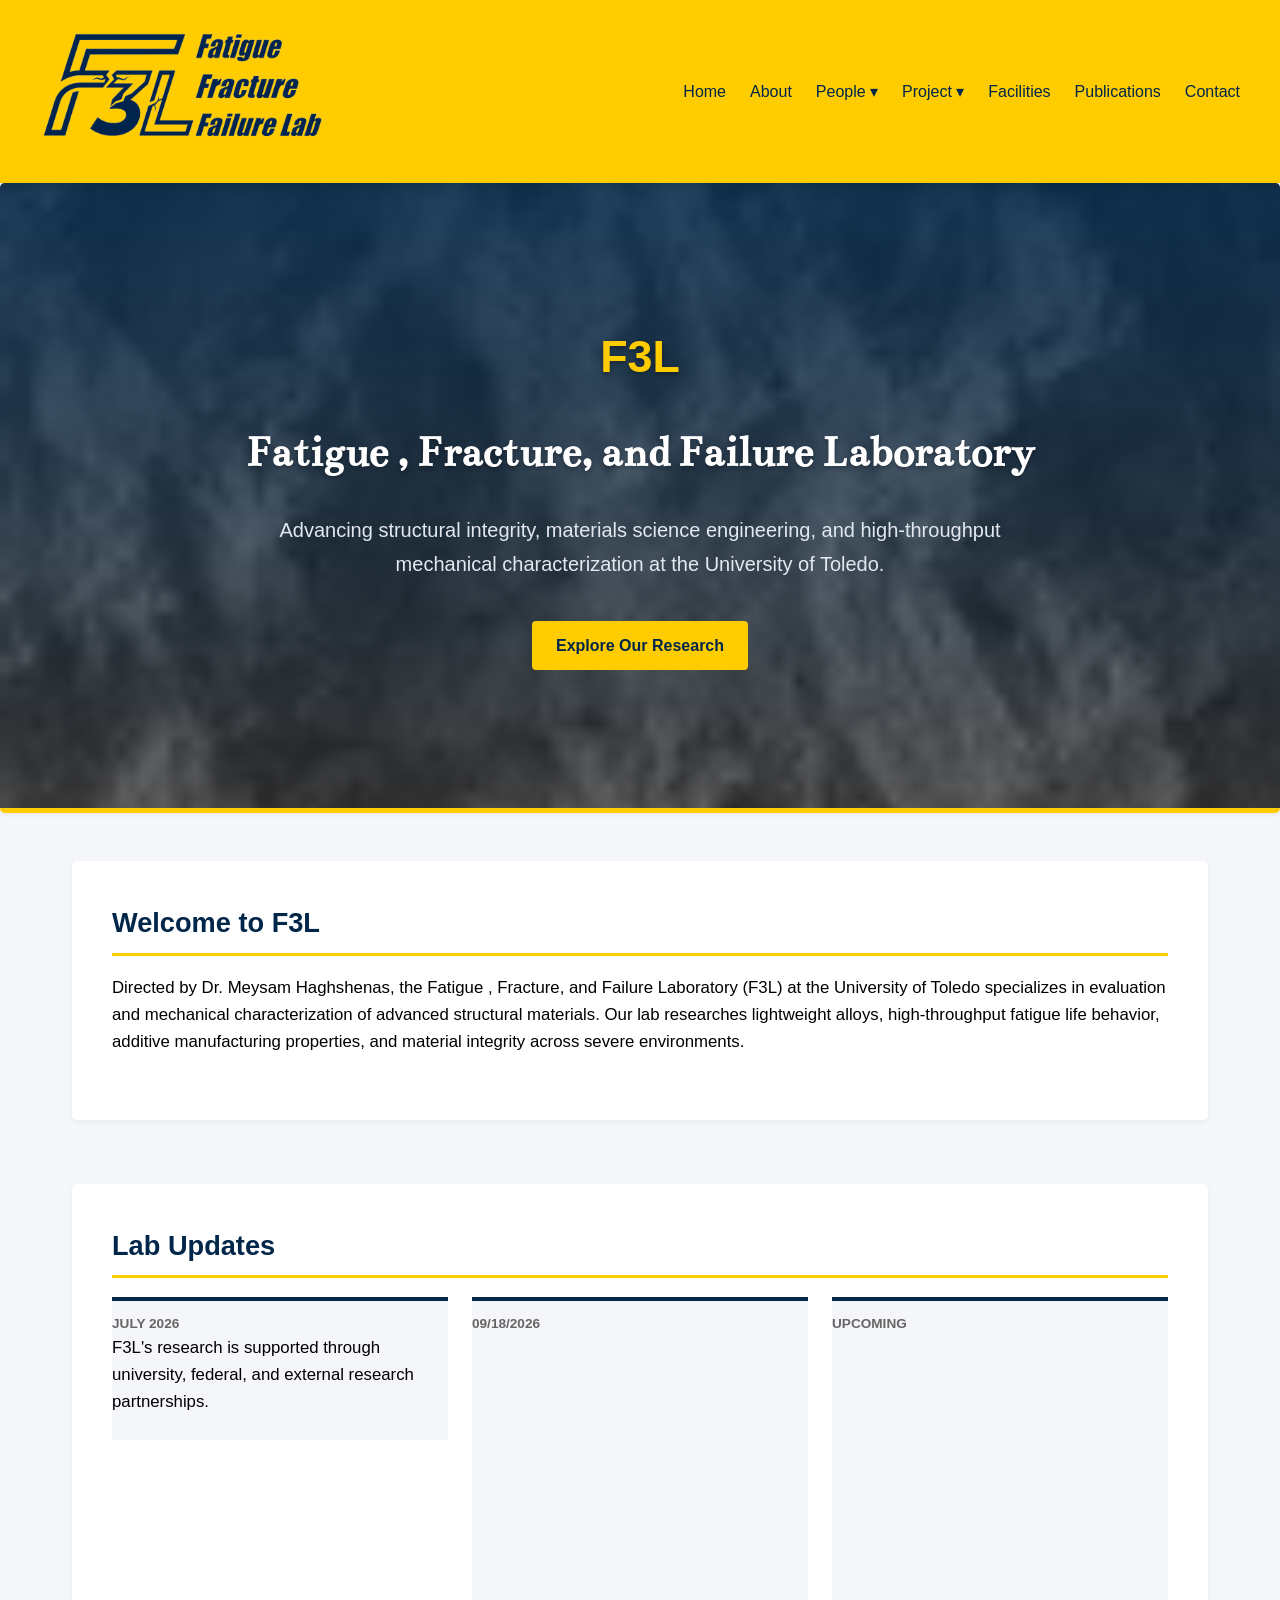
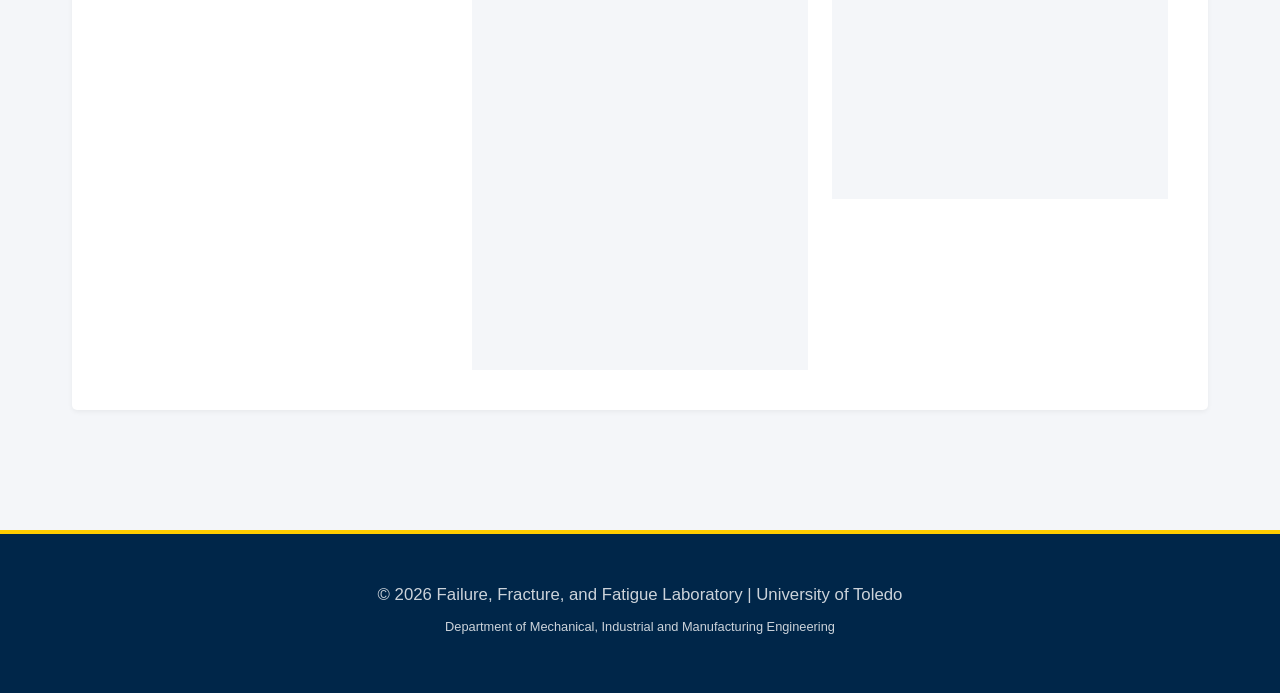
==== index.html @ a96e8e06 "first version" ====
<!DOCTYPE html>
<html lang="en">
<head>
    <meta charset="UTF-8">
    <meta name="viewport" content="width=device-width, initial-scale=1.0">
    <title>F3L Laboratory | University of Toledo</title>
    <!-- Proper Path linking to your nested double-s stylesheet -->
     <link rel="shortcut icon" href="images/f3l.png" />
    <link rel="stylesheet" href="css/styles.css">
    <link rel="preconnect" href="https://fonts.googleapis.com">
<link rel="preconnect" href="https://fonts.gstatic.com" crossorigin>
<link href="https://fonts.googleapis.com/css2?family=Bentham&display=swap" rel="stylesheet">
</head>
<body>

    <!-- Connected Navigation Header -->
    <!-- Connected Navigation Header (Research Removed) -->
<header>
    <div class="nav-container">
        <div class="logo-image-container">
            <a href="index.html">
                <img src="images/f3l-logo.png" alt="F3L - Fatigue, Fracture, and Failure Lab Logo" class="nav-logo">
            </a>
        </div>
        <nav>
            <ul>
                <li><a href="index.html">Home</a></li>
                <li><a href="about.html">About</a></li>
                <!-- Dropdown Menu Item -->
                <li class="dropdown">
                    <a href="#" class="dropdown-toggle">People ▾</a>
                    <ul class="dropdown-menu">
                        <li><a href="members.html">Lab Members</a></li>
                        <li><a href="alumni.html">Alumni</a></li>
                    </ul>
                </li>
                <li class="dropdown">
                    <a href="#" class="dropdown-toggle">Project ▾</a>
                    <ul class="dropdown-menu">
                        <li><a href="Active projects.html">Active Projects</a></li>
                        <li><a href="Closed projects.html">Closed Projects</a></li>
                    </ul>
                </li>
                <li><a href="facilities.html">Facilities</a></li>
                <li><a href="publications.html">Publications</a></li>
                <li><a href="contact.html">Contact</a></li>
            </ul>
        </nav>
    </div>
</header>


    <!-- Welcome Hero Section -->
    <section class="hero-slideshow" id="heroSlideshow">
    <div class="hero-slide active" style="background-image: url('images/hero-1.jpg');"></div>
    <div class="hero-slide" style="background-image: url('images/hero-2.jpg');"></div>
    <div class="hero-slide" style="background-image: url('images/hero-3.jpg');"></div>
    <div class="hero-slide" style="background-image: url('images/hero-4.jpg');"></div>

    <div class="hero-overlay"></div>

    <div class="hero-content">
        <h1><span>F3L</span></h1>
        <h1 class="bentham-regular">Fatigue , Fracture, and Failure Laboratory </h1>
        <p id="heroCaption">Advancing structural integrity, materials science engineering, and high-throughput mechanical characterization at the University of Toledo.</p>
        <a href="publications.html" class="btn">Explore Our Research</a>
    </div>
</section>

    <!-- Main Grid Content -->
    <main>
        <!-- Lab Mission & Overview -->
        <div class="grid-2col">
            <section>
                <h2>Welcome to F3L</h2>
                <p>Directed by Dr. Meysam Haghshenas, the Fatigue , Fracture, and Failure Laboratory (F3L) at the University of Toledo specializes in evaluation and mechanical characterization of advanced structural materials. Our lab researches lightweight alloys, high-throughput fatigue life behavior, additive manufacturing properties, and material integrity across severe environments.</p>
            
            </section>

            
        </div>

        <!-- Sidebar / News & Highlights -->
        <div class="right-column">
    <section>
        <h2>Lab Updates</h2>
        <div class="news-grid">
            <div class="news-item">
                <div class="news-date">July 2026</div>
                <p>F3L's research is supported through university, federal, and external research partnerships.</p>
            </div>
            <div class="news-item">
                <div class="news-date">09/18/2026</div>
                <iframe src="https://www.linkedin.com/embed/feed/update/urn:li:ugcPost:7507797278364110850?collapsed=1" height="627" frameborder="0" allowfullscreen="" title="Embedded post"></iframe>
            </div>
            <div class="news-item">
                <div class="news-date">upcoming</div>
                <iframe src="https://www.linkedin.com/embed/feed/update/urn:li:share:7508543935913279489?collapsed=1" height="456" frameborder="0" allowfullscreen="" title="Embedded post"></iframe>
            </div>
        </div>
    </section>
</div>
    </main>

     <!-- Connected Unified Footer -->
    <footer>
        <div class="footer-credits">
            <p>&copy; 2026 Failure, Fracture, and Fatigue Laboratory | University of Toledo</p>
            <p style="opacity: 0.7; font-size: 0.8rem; margin-top: 0.5rem;">Department of Mechanical, Industrial and Manufacturing Engineering</p>
        </div>

    </footer>
    <script>
        const heroCaptions = [
            "Advancing structural integrity, materials science engineering, and high-throughput mechanical characterization at the University of Toledo.",
            "Pushing fatigue testing beyond 10 million cycles with our high-temperature ultrasonic fatigue tester.",
            "Partnering with the Air Force and NASA to test the alloys of tomorrow's aerospace structures.",
            "Training the next generation of materials engineers through hands-on graduate research."
        ];

        let heroIndex = 0;
        const heroSlides = document.querySelectorAll('.hero-slide');
        const heroCaptionEl = document.getElementById('heroCaption');

        function showHeroSlide(index) {
            heroSlides.forEach(slide => slide.classList.remove('active'));
            heroSlides[index].classList.add('active');

            heroCaptionEl.style.opacity = 0;
            setTimeout(() => {
                heroCaptionEl.textContent = heroCaptions[index];
                heroCaptionEl.style.opacity = 1;
            }, 400);
        }

        setInterval(() => {
            heroIndex = (heroIndex + 1) % heroSlides.length;
            showHeroSlide(heroIndex);
        }, 5000);
    </script>
</body>
</html>
---- css/styles.css ----
/* ==========================================================================
   F3L LAB GLOBAL STYLESHEET
   Location: /css/styles.css
   ========================================================================== */

/* 1. Global Variables & Color Palette */
:root {
    --ut-navy: #002649;        /* Primary Brand Color */
    --ut-gold: #FFCC00;        /* Secondary Brand Accent */
    --dark-gray: #333333;      /* Readability Body Text */
    --light-bg: #f4f6f9;       /* Background Canvas Color */
    --white: #ffffff;
    --border-color: #e1e4e8;
}

/* 2. Core Resets & Base Styles */
* {
    box-sizing: border-box;
    margin: 0;
    padding: 0;
    font-family: 'Segoe UI', Tahoma, Geneva, Verdana, sans-serif;
}

body {
    background-color: var(--light-bg);
    color: var(--dark-gray);
    line-height: 1.6;
}

/* 3. Header & Dynamic Navigation Menu */
header {
    background-color: var(--ut-gold);
    color: var(--ut-navy);
    padding: 1rem 1rem;
    position: sticky;
    top: 0;
    z-index: 1000;
    box-shadow: 0 4px 12px rgba(0,0,0,0.15);
    transition: padding 0.3s ease; /* Smooth transition framework */
}

.nav-container {
    display: flex;
    justify-content: space-between;
    align-items: center;
    max-width: 1200px;
    margin: 0 auto;
}

/* ==========================================================================
   F3L IMAGE LOGO STRUCTURAL RULES
   ========================================================================== */

.logo-image-container {
    display: flex;
    align-items: center;
}

.logo-image-container a {
    display: flex;
    align-items: center;
    text-decoration: none;
}

.nav-logo {
    height: 4cm;       /* Constrains height nicely inside your 1rem padding header */
    width: auto;        /* Preserves native aspect ratio perfectly */
    display: block;
    transition: transform 0.2s ease;
}

.nav-logo:hover {
    transform: scale(1.03); /* Subtle micro-interaction pop on hover */
}


nav ul {
    display: flex;
    list-style: none;
    gap: 1.5rem;
}

nav a {
    color: var(--ut-navy);
    text-decoration: none;
    font-weight: 500;
    font-size: 1rem;
    transition: color 0.3s ease, border-bottom 0.2s ease;
    padding-bottom: 4px;
}

nav a:hover, nav a.active {
    color: var(--ut-navy);
    border-bottom: 2px solid var(--ut-navy);
}
/* ==========================================================================
   DROPDOWN NAVIGATION MODULE (styles.css)
   ========================================================================== */

/* Main element item spacing wrapper */
li.dropdown {
    position: relative;
}

/* Hidden popup box settings container */
.dropdown-menu {
    display: none;
    position: absolute;
    top: 100%;
    left: 0;
    background-color: var(--ut-gold);
    min-width: 160px;
    box-shadow: 0 4px 8px rgba(0, 0, 0, 0.2);
    list-style: none;
    padding: 0.5rem 0;
    border-radius: 0 0 4px 4px;
    border-top: 2px solid var(--ut-gold); /* Thin gold line matching menu theme */
}

/* Individual links inside the dropdown box layout styling */
.dropdown-menu li a {
    color: var(--ut-navy);
    padding: 0.5rem 1.5rem;
    display: block;
    font-size: 0.95rem;
    border-bottom: 2px solid transparent; /* Creates a subtle hover underline effect */
    transition: background-color 0.2s ease, color 0.2s ease;
}

/* Hover effects for internal lists */
.dropdown-menu li a:hover {
    background-color: rgba(255, 255, 255, 0.1);
    color: var(--ut-navy);
    border-bottom: 2px solid var(--ut-navy);
   
}

/* Interactive trigger display action on mouse enter */
li.dropdown:hover .dropdown-menu {
    display: block;
    
}

/* Clean mobile screen behavior override */
@media (max-width: 768px) {
    .dropdown-menu {
        position: static;
        background-color: rgba(0,0,0,0.1);
        box-shadow: none;
        padding-left: 1rem;
    }
    li.dropdown:hover .dropdown-menu {
        display: block;
    }
}

/* 4. Banner Structures */
/* ==========================================
   UPDATED HERO & BANNER SYSTEM (styles.css)
   ========================================== */

.hero-video {
    position: absolute;
    top: 0;
    left: 0;
    width: 100%;
    height: 100%;
    object-fit: cover;
    z-index: 1;
}
.hero-slideshow {
    position: relative;
    height: 70vh;
    min-height: 480px;
    overflow: hidden;
    display: flex;
    align-items: center;
    justify-content: center;
    text-align: center;
    border-bottom: 5px solid var(--ut-gold);
    margin-bottom: 2rem;
}

.hero-slide {
    position: absolute;
    top: 0;
    left: 0;
    width: 100%;
    height: 100%;
    background-size: cover;
    background-position: center;
    opacity: 0;
    transition: opacity 1.5s ease-in-out;
    z-index: 1;
}

.hero-slide.active {
    opacity: 1;
    z-index: 2;
}

.hero-overlay {
    position: absolute;
    top: 0;
    left: 0;
    width: 100%;
    height: 100%;
    background: linear-gradient(to bottom, rgba(0, 38, 73, 0.85), rgba(0, 0, 0, 0.55)); /* Dark overlay for text readability */
    z-index: 3;
}

.hero-content {
    position: relative;
    z-index: 4;
    max-width: 900px;
    padding: 0 2rem;
    color: var(--white);
}

.hero-content h1 {
    font-size: 2.8rem;
    font-weight: 700;
    margin-bottom: 1.5rem;
    color: var(--white);
    text-shadow: 0 2px 4px rgba(0,0,0,0.3);
}

.hero-content h1 span {
    color: var(--ut-gold);
}

.hero-content p {
    font-size: 1.25rem;
    margin-bottom: 2.5rem;
    color: #e2e8f0;
    max-width: 750px;
    margin-left: auto;
    margin-right: auto;
    line-height: 1.7;
    transition: opacity 0.4s ease;
}
.bentham-regular {
  font-family: "Bentham", serif;
  font-weight: 400;
  font-style: normal;
}




@media (max-width: 768px) {
    .hero-content h1 {
        font-size: 2rem;
    }
    .hero-slideshow {
        height: 60vh;
    }
}

.page-banner {
    background: linear-gradient(rgba(0, 38, 73, 0.95), rgba(0, 38, 73, 0.95));
    color: var(--white);
    padding: 3.5rem 2rem;
    text-align: center;
    border-bottom: 5px solid var(--ut-gold);
    margin-bottom: 2rem;
}


.page-banner h1 {
    font-size: 2.2rem;
    letter-spacing: 0.5px;
}

/* 5. Utility Layout Layouts & Content Containers */
main {
    max-width: 1200px;
    margin: 3rem auto;
    padding: 0 2rem;
}

.grid-2col {
    display: grid;
    
    gap: 2rem;
}

section {
    background: var(--white);
    padding: 2.5rem;
    border-radius: 5px;
    box-shadow: 0 2px 5px rgba(0,0,0,0.05);
    margin-bottom: 2.5rem;
}

h2 {
    color: var(--ut-navy);
    margin-bottom: 1.2rem;
    border-bottom: 3px solid var(--ut-gold);
    padding-bottom: 0.5rem;
    font-size: 1.7rem;
}

p {
    margin-bottom: 1.5rem;
    font-size: 1.05rem;
    color: black;
}

/* Buttons */
.btn {
    display: inline-block;
    background-color: var(--ut-gold);
    color: var(--ut-navy);
    padding: 0.75rem 1.5rem;
    text-decoration: none;
    font-weight: bold;
    border-radius: 4px;
    transition: background-color 0.3s ease, transform 0.2s ease;
}

.btn:hover {
    background-color: #e6b800;
    transform: translateY(-1px);
}

/* Lab Updates grid */
.right-column {
    display: grid;
    grid-template-columns: repeat(auto-fit, minmax(200px, 1fr));
    gap: 1.5rem;
    margin-top: 1.5rem;
}
/* News & Sidebar Feeds */
.news-item {
    border-top: 4px solid var(--ut-navy);
    padding-left: 1rem;
    margin-bottom: 1.5rem;
    background-color: var(--light-bg);   
}

.news-date {
    font-size: 0.85rem;
    color: #666;
    font-weight: bold;
    text-transform: uppercase;
    
}
.news-grid {
    display: grid;
    grid-template-columns: repeat(auto-fit, minmax(200px, 1fr));
    gap: 1.5rem;
    align-items: start;   /* iframes have different heights */
}

.news-grid .news-item {
    margin-bottom: 0;
    padding: 0.75rem 0 0 0;
}

.news-grid iframe {
    display: block;
    width: 100%;
    max-width: 100%;
    margin-top: 0.5rem;
    border: 0;
}

/* Methodology & Project Cards (About/Research pages) */
.grid-capabilities {
    display: grid;
    grid-template-columns: repeat(auto-fit, minmax(280px, 1fr));
    gap: 1.5rem;
    margin-top: 1.5rem;
}

.capability-card {
    background-color: var(--light-bg);
    padding: 1.5rem;
    border-radius: 6px;
    border-top: 4px solid var(--ut-navy);
}

.capability-card h3 {
    color: var(--ut-navy);
    margin-bottom: 0.5rem;
}

/* Team Grid Elements (People page) */
.profile-grid {
    display: grid;
    grid-template-columns: repeat(auto-fit, minmax(300px, 1fr));
    gap: 2rem;
    margin-top: 1.5rem;
}

.profile-card {
    background: var(--light-bg);
    border-radius: 6px;
    padding: 1.5rem;
    text-align: center;
    border-bottom: 3px solid var(--ut-navy);
}

.profile-card img {
    width: 120px;
    height: 120px;
    border-radius: 50%;
    object-fit: cover;
    background-color: #ddd;
    margin-bottom: 1rem;
    border: 3px solid var(--white);
    box-shadow: 0 2px 4px rgba(0,0,0,0.1);
}

.profile-card h3 {
    color: var(--ut-navy);
    font-size: 1.2rem;
    margin-bottom: 0.25rem;
}

.profile-card p {
    font-size: 0.9rem;
    color: #666;
    margin-bottom: 0.5rem;
}

.profile-card a {
    font-size: 0.85rem;
    color: var(--ut-navy);
    text-decoration: none;
    font-weight: bold;
}

.profile-card a:hover {
    color: var(--ut-gold);
}

.section-title-sm {
    color: var(--ut-navy);
    margin: 2rem 0 1rem 0;
    font-size: 1.5rem;
    border-left: 4px solid var(--ut-gold);
    padding-left: 0.5rem;
}

/* Publications Module Elements */
.pub-list {
    list-style: none;
}

.pub-item {
    padding: 1rem 0;
    border-bottom: 1px solid var(--border-color);
}

.pub-item:last-child {
    border-bottom: none;
}

.pub-authors {
    color: #555;
    font-size: 0.95rem;
}

.pub-title {
    font-weight: bold;
    color: var(--ut-navy);
    font-size: 1.1rem;
    margin: 0.2rem 0;
}

.pub-journal {
    font-style: italic;
    color: #666;
}

/* Contact Grid Layout */
.contact-layout {
    display: grid;
    grid-template-columns: 1fr 1fr;
    gap: 2rem;
}

/* 7. Responsive Media Queries */
@media (max-width: 768px) {
    .grid-2col, .contact-layout { 
        grid-template-columns: 1fr; 
    }
    
    .nav-container {
        flex-direction: column;
        gap: 1rem;
    }
    
    nav ul { 
        gap: 1rem; 
        font-size: 0.9rem; 
    }
    
    .hero h1 {
        font-size: 2rem;
    }
}

/* 8. Modern Global Footer with CSS CSS Variable Map */
footer {
    background-color: var(--ut-navy);
    color: var(--white);
    text-align: center;
    padding: 3rem 2rem 1.5rem 2rem;
    margin-top: 5rem;
    font-size: 0.9rem;
    border-top: 4px solid var(--ut-gold);
}

footer .footer-credits {
    opacity: 0.8;
    margin-bottom: 2rem;
}

footer p {
    color: var(--white) !important; /* Overrides global dark gray paragraph rules */
    margin-bottom: 0.5rem;
    opacity: 1 !important;         /* Removes all washed-out transparency */
}

/* Architectural Variable Layout Map Visual Block */
.css-variable-map {
    max-width: 600px;
    margin: 2rem auto 0 auto;
    padding-top: 1.5rem;
    border-top: 1px solid rgba(255,255,255,0.1);
    font-family: monospace;
    font-size: 0.75rem;
    color: rgba(255, 255, 255, 0.6);
    text-align: left;
}

.css-variable-map summary {
    cursor: pointer;
    text-align: center;
    list-style: none;
    font-weight: bold;
    color: var(--ut-gold);
}

.css-variable-map summary:hover {
    color: var(--white);
}

.css-variable-map pre {
    background: rgba(0,0,0,0.2);
    padding: 1rem;
    border-radius: 4px;
    margin-top: 0.5rem;
    overflow-x: auto;
}
.map-embed {
    width: 100%;
    overflow: hidden;
    border-radius: 6px;
}

.map-embed iframe {
    display: block;
}
.linkedin-link {
    display: inline-flex;
    align-items: center;
    gap: 0.5rem;
    color: var(--ut-navy);
    text-decoration: none;
    font-weight: bold;
    font-size: 0.95rem;
    margin-bottom: 1.5rem;
    transition: color 0.2s ease;
}

.linkedin-link:hover {
    color: #0A66C2; /* LinkedIn brand blue on hover */
}

.linkedin-link svg {
    flex-shrink: 0;
}
/* Scoped dashboard component styles using styles.css variables */
        .dashboard-container {
            display: grid;
            grid-template-columns: 280px 1fr;
            gap: 2rem;
            margin-top: 2rem;
            align-items: start;
        }

        .dashboard-sidebar-panel {
            background-color: var(--light-bg);
            border: 1px solid var(--border-color);
            border-top: 4px solid var(--ut-navy);
            border-radius: 6px;
            padding: 1.5rem;
        }

        .dashboard-nav-group {
            margin-bottom: 1.5rem;
        }

        .dashboard-group-label {
            font-size: 0.8rem;
            font-weight: 700;
            text-transform: uppercase;
            letter-spacing: 0.5px;
            color: var(--ut-navy);
            margin-bottom: 0.5rem;
            border-bottom: 1px solid var(--border-color);
            padding-bottom: 0.3rem;
        }

        .dashboard-project-button {
            width: 100%;
            display: flex;
            justify-content: space-between;
            align-items: center;
            padding: 0.65rem 0.85rem;
            margin-bottom: 0.35rem;
            border-radius: 4px;
            border: 1px solid transparent;
            background: transparent;
            color: var(--dark-gray);
            font-size: 0.95rem;
            font-weight: 600;
            cursor: pointer;
            text-align: left;
            transition: all 0.2s ease;
        }

        .dashboard-project-button small {
            background: #e2e8f0;
            color: var(--ut-navy);
            border-radius: 12px;
            padding: 2px 8px;
            font-size: 0.75rem;
            font-weight: 700;
        }

        .dashboard-project-button:hover {
            background: #e9ecef;
        }

        .dashboard-project-button[aria-pressed="true"] {
            background: var(--ut-navy);
            color: var(--white);
        }

        .dashboard-project-button[aria-pressed="true"] small {
            background: var(--ut-gold);
            color: var(--ut-navy);
        }

        .dashboard-stats-grid {
            display: grid;
            grid-template-columns: repeat(auto-fit, minmax(140px, 1fr));
            gap: 1rem;
            margin-bottom: 2rem;
        }

        .dashboard-stat-card {
            background-color: var(--light-bg);
            border-left: 4px solid var(--ut-gold);
            border-radius: 4px;
            padding: 1rem;
        }

        .dashboard-stat-card-label {
            font-size: 0.8rem;
            font-weight: 700;
            text-transform: uppercase;
            color: #666;
        }

        .dashboard-stat-card-value {
            display: flex;
            align-items: baseline;
            gap: 0.4rem;
            margin-top: 0.3rem;
        }

        .dashboard-stat-card-value strong {
            font-size: 1.8rem;
            color: var(--ut-navy);
            line-height: 1;
        }

        .dashboard-stat-card-value span {
            font-size: 0.85rem;
            color: #666;
        }

        .dashboard-detail-box {
            background: var(--white);
            border: 1px solid var(--border-color);
            border-radius: 6px;
            padding: 1.5rem;
        }

        .dashboard-detail-header {
            display: flex;
            justify-content: space-between;
            align-items: flex-start;
            flex-wrap: wrap;
            gap: 1rem;
            border-bottom: 1px solid var(--border-color);
            padding-bottom: 1rem;
            margin-bottom: 1.25rem;
        }

        .dashboard-group-tag {
            font-size: 0.75rem;
            text-transform: uppercase;
            font-weight: 700;
            color: #666;
            margin-bottom: 0.2rem;
        }

        .dashboard-detail-header h3 {
            font-size: 1.6rem;
            color: var(--ut-navy);
            margin: 0;
        }

        .dashboard-completion-box {
            text-align: right;
            font-size: 0.9rem;
        }

        .dashboard-progress-track {
            width: 130px;
            height: 8px;
            background: #e2e8f0;
            border-radius: 4px;
            overflow: hidden;
            margin-top: 0.4rem;
        }

        .dashboard-progress-bar {
            display: block;
            height: 100%;
            background: var(--ut-navy);
            width: var(--progress-width, 0%);
            transition: width 0.3s ease;
        }

        .dashboard-condition-chips {
            display: flex;
            flex-wrap: wrap;
            gap: 0.5rem;
            margin-bottom: 1rem;
        }

        .dashboard-condition-chip {
            background: var(--light-bg);
            border: 1px solid var(--border-color);
            border-radius: 4px;
            padding: 0.35rem 0.65rem;
            font-size: 0.85rem;
        }

        .dashboard-table-container {
            overflow-x: auto;
            margin-bottom: 1.25rem;
        }

        .dashboard-data-table {
            width: 100%;
            border-collapse: collapse;
            font-size: 0.95rem;
        }

        .dashboard-data-table th,
        .dashboard-data-table td {
            padding: 0.75rem 1rem;
            text-align: left;
            border-bottom: 1px solid var(--border-color);
        }

        .dashboard-data-table th {
            background-color: var(--light-bg);
            color: var(--ut-navy);
            font-weight: 700;
        }

        .status-badge {
            display: inline-block;
            padding: 0.25rem 0.6rem;
            border-radius: 4px;
            font-size: 0.8rem;
            font-weight: 600;
            white-space: nowrap;
        }

        .status-badge.done { background-color: #d1e7dd; color: #0f5132; }
        .status-badge.progress { background-color: #cff4fc; color: #055160; }
        .status-badge.ready { background-color: #fff3cd; color: #664d03; }
        .status-badge.machine { background-color: #f8d7da; color: #842029; }
        .status-badge.waiting { background-color: #e2e3e5; color: #41464b; }

        .dashboard-legend-bar {
            display: flex;
            flex-wrap: wrap;
            gap: 1rem;
            margin-top: 1.5rem;
            padding: 0.75rem 1rem;
            background: var(--light-bg);
            border-radius: 4px;
            font-size: 0.85rem;
            align-items: center;
        }

        .dashboard-legend-item {
            display: inline-flex;
            align-items: center;
            gap: 0.4rem;
        }

        .legend-dot {
            width: 9px;
            height: 9px;
            border-radius: 50%;
            display: inline-block;
        }

        .legend-dot.done { background: #198754; }
        .legend-dot.progress { background: #0dcaf0; }
        .legend-dot.ready { background: #ffc107; }
        .legend-dot.machine { background: #dc3545; }
        .legend-dot.waiting { background: #6c757d; }

        .dashboard-notes-callout {
            font-size: 0.9rem;
            color: #555;
            background: #fafafa;
            border-left: 3px solid var(--ut-navy);
            padding: 0.75rem 1rem;
            border-radius: 0 4px 4px 0;
            margin: 0;
        }

        @media (max-width: 900px) {
            .dashboard-container {
                grid-template-columns: 1fr;
            }
        }
    .archive-container {
            display: grid;
            grid-template-columns: 280px 1fr;
            gap: 2rem;
            margin-top: 2rem;
            align-items: start;
        }

        .archive-sidebar {
            background-color: var(--light-bg);
            border: 1px solid var(--border-color);
            border-top: 4px solid var(--ut-navy);
            border-radius: 6px;
            padding: 1.5rem;
        }

        .archive-sponsor-btn {
            width: 100%;
            display: flex;
            justify-content: space-between;
            align-items: center;
            padding: 0.75rem 0.9rem;
            margin-bottom: 0.4rem;
            border-radius: 4px;
            border: 1px solid transparent;
            background: transparent;
            color: var(--dark-gray);
            font-size: 0.95rem;
            font-weight: 600;
            cursor: pointer;
            text-align: left;
            transition: all 0.2s ease;
        }

        .archive-sponsor-btn small {
            background: #e2e8f0;
            color: var(--ut-navy);
            border-radius: 12px;
            padding: 2px 8px;
            font-size: 0.75rem;
            font-weight: 700;
        }

        .archive-sponsor-btn:hover {
            background: #e9ecef;
        }

        .archive-sponsor-btn[aria-pressed="true"] {
            background: var(--ut-navy);
            color: var(--white);
        }

        .archive-sponsor-btn[aria-pressed="true"] small {
            background: var(--ut-gold);
            color: var(--ut-navy);
        }

        .archive-summary-grid {
            display: grid;
            grid-template-columns: repeat(auto-fit, minmax(150px, 1fr));
            gap: 1rem;
            margin-bottom: 2rem;
        }

        .archive-summary-card {
            background-color: var(--light-bg);
            border-left: 4px solid var(--ut-gold);
            border-radius: 4px;
            padding: 1rem;
        }

        .archive-summary-label {
            font-size: 0.8rem;
            font-weight: 700;
            text-transform: uppercase;
            color: #666;
        }

        .archive-summary-val {
            display: flex;
            align-items: baseline;
            gap: 0.4rem;
            margin-top: 0.3rem;
        }

        .archive-summary-val strong {
            font-size: 1.8rem;
            color: var(--ut-navy);
            line-height: 1;
        }

        .archive-summary-val span {
            font-size: 0.85rem;
            color: #666;
        }

        .archive-content-panel {
            background: var(--white);
            border: 1px solid var(--border-color);
            border-radius: 6px;
            padding: 1.5rem;
        }

        .archive-header {
            border-bottom: 1px solid var(--border-color);
            padding-bottom: 1rem;
            margin-bottom: 1.5rem;
        }

        .archive-header h3 {
            font-size: 1.6rem;
            color: var(--ut-navy);
            margin: 0;
        }

        .archive-list {
            display: flex;
            flex-direction: column;
            gap: 1.25rem;
        }

        .archive-card {
            background: var(--light-bg);
            border: 1px solid var(--border-color);
            border-left: 4px solid var(--ut-navy);
            border-radius: 4px;
            padding: 1.25rem 1.5rem;
            transition: transform 0.2s ease, box-shadow 0.2s ease;
        }

        .archive-card:hover {
            transform: translateY(-2px);
            box-shadow: 0 4px 8px rgba(0,0,0,0.06);
        }

        .archive-card-top {
            display: flex;
            justify-content: space-between;
            align-items: flex-start;
            gap: 1rem;
            flex-wrap: wrap;
            margin-bottom: 0.5rem;
        }

        .archive-card-title {
            color: var(--ut-navy);
            font-size: 1.15rem;
            font-weight: 700;
            margin: 0;
        }

        .archive-year-badge {
            background: #e2e8f0;
            color: var(--dark-gray);
            padding: 0.2rem 0.6rem;
            border-radius: 4px;
            font-size: 0.8rem;
            font-weight: 600;
            white-space: nowrap;
        }

        .archive-meta {
            font-size: 0.9rem;
            color: #555;
            margin-bottom: 0.75rem;
        }

        .archive-meta span {
            display: inline-block;
            margin-right: 1.25rem;
        }

        .archive-meta strong {
            color: var(--ut-navy);
        }

        .archive-desc {
            font-size: 0.95rem;
            color: var(--dark-gray);
            margin-bottom: 0;
            line-height: 1.5;
        }

        @media (max-width: 900px) {
            .archive-container {
                grid-template-columns: 1fr;
            }
        }
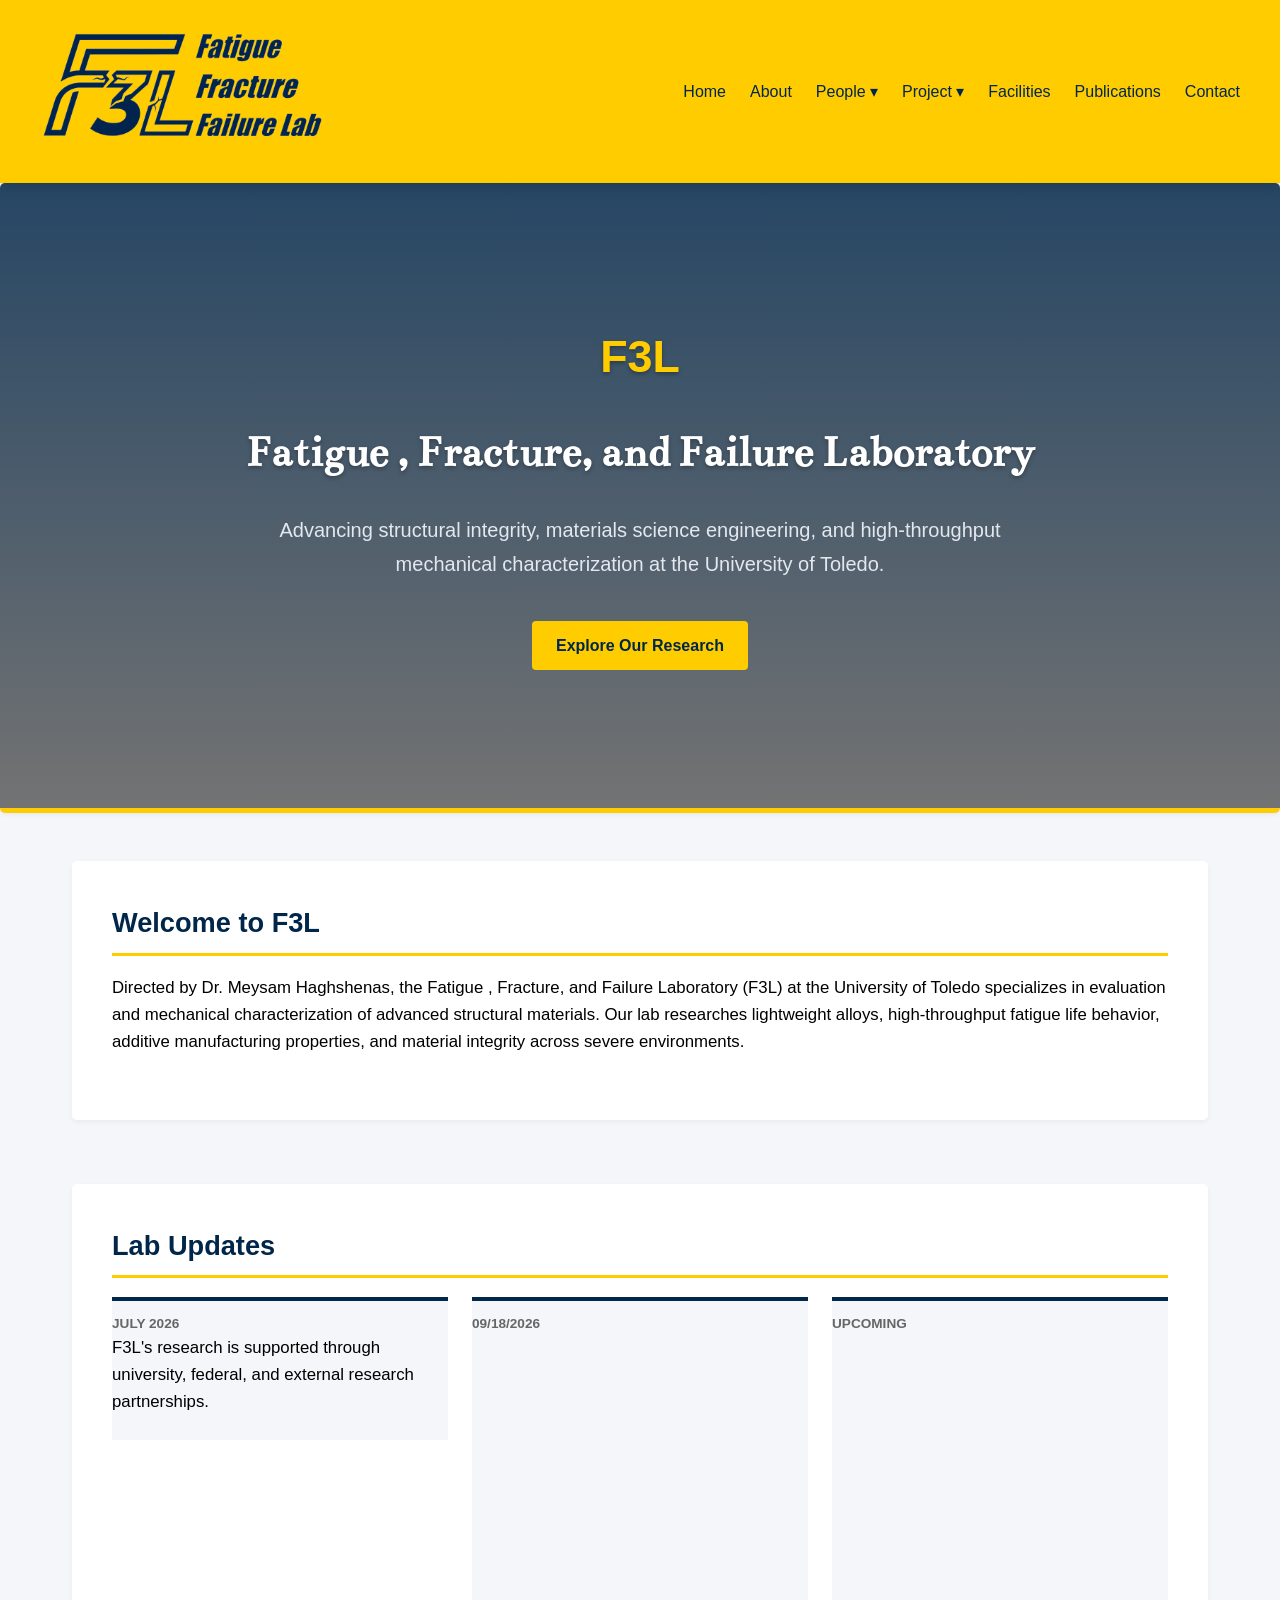
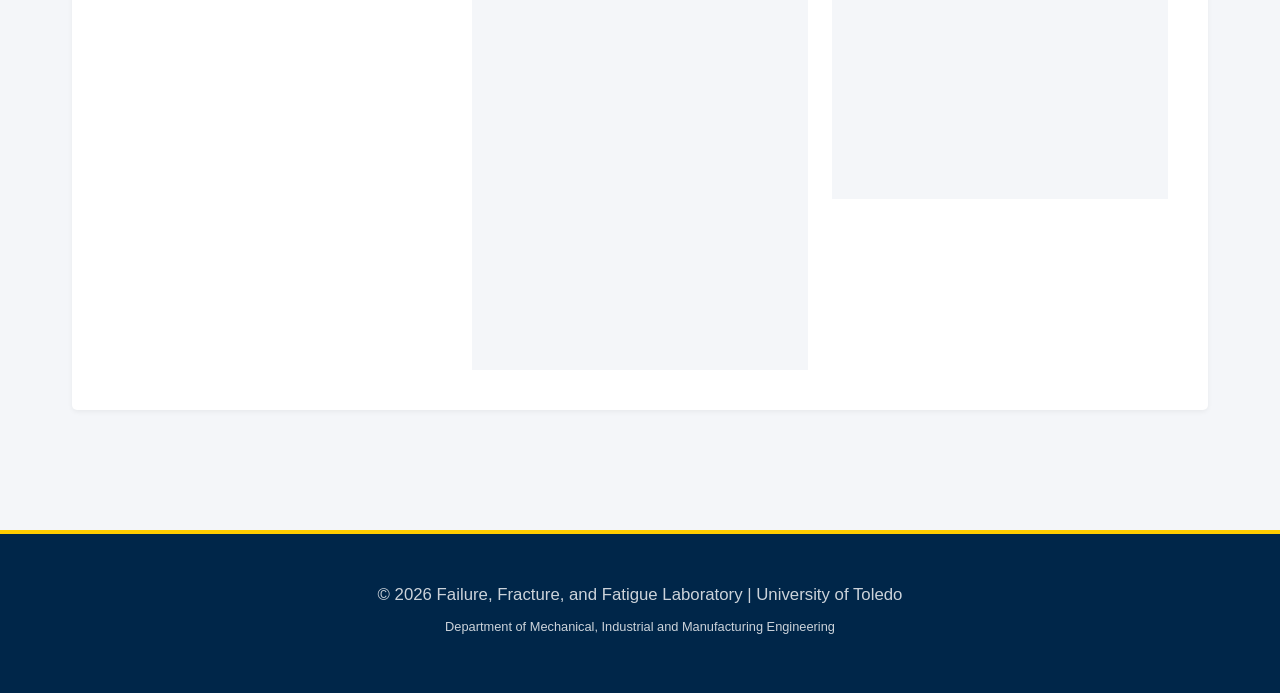
==== commit 9447b722: "version 3" ====
--- a/index.html
+++ b/index.html
@@ -51,11 +51,11 @@
 
 
     <!-- Welcome Hero Section -->
-    <section class="hero-slideshow" id="heroSlideshow">
-    <div class="hero-slide active" style="background-image: url('images/hero-1.jpg');"></div>
-    <div class="hero-slide" style="background-image: url('images/hero-2.jpg');"></div>
-    <div class="hero-slide" style="background-image: url('images/hero-3.jpg');"></div>
-    <div class="hero-slide" style="background-image: url('images/hero-4.jpg');"></div>
+     <section class="hero-slideshow" id="heroSlideshow">
+         <video class="hero-video" autoplay muted loop playsinline>
+        <source src="images/lab video.mp4" type="video/mp4">
+    </video>
+   
 
     <div class="hero-overlay"></div>
 
@@ -64,9 +64,9 @@
         <h1 class="bentham-regular">Fatigue , Fracture, and Failure Laboratory </h1>
         <p id="heroCaption">Advancing structural integrity, materials science engineering, and high-throughput mechanical characterization at the University of Toledo.</p>
         <a href="publications.html" class="btn">Explore Our Research</a>
+        
     </div>
 </section>
-
     <!-- Main Grid Content -->
     <main>
         <!-- Lab Mission & Overview -->
@@ -111,32 +111,29 @@
 
     </footer>
     <script>
-        const heroCaptions = [
-            "Advancing structural integrity, materials science engineering, and high-throughput mechanical characterization at the University of Toledo.",
-            "Pushing fatigue testing beyond 10 million cycles with our high-temperature ultrasonic fatigue tester.",
-            "Partnering with the Air Force and NASA to test the alloys of tomorrow's aerospace structures.",
-            "Training the next generation of materials engineers through hands-on graduate research."
-        ];
+    const heroCaptions = [
+        "Advancing structural integrity, materials science engineering, and high-throughput mechanical characterization at the University of Toledo.",
+        "Pushing fatigue testing beyond 10 million cycles with our high-temperature ultrasonic fatigue tester.",
+        "Partnering with the Air Force and NASA to test the alloys of tomorrow's aerospace structures.",
+        "Training the next generation of materials engineers through hands-on graduate research."
+    ];
 
-        let heroIndex = 0;
-        const heroSlides = document.querySelectorAll('.hero-slide');
-        const heroCaptionEl = document.getElementById('heroCaption');
+    let heroIndex = 0;
+    const heroCaptionEl = document.getElementById('heroCaption');
 
-        function showHeroSlide(index) {
-            heroSlides.forEach(slide => slide.classList.remove('active'));
-            heroSlides[index].classList.add('active');
-
-            heroCaptionEl.style.opacity = 0;
-            setTimeout(() => {
-                heroCaptionEl.textContent = heroCaptions[index];
-                heroCaptionEl.style.opacity = 1;
-            }, 400);
-        }
-
-        setInterval(() => {
-            heroIndex = (heroIndex + 1) % heroSlides.length;
-            showHeroSlide(heroIndex);
-        }, 5000);
-    </script>
+    setInterval(() => {
+        heroIndex = (heroIndex + 1) % heroCaptions.length;
+        
+        // Fade out
+        heroCaptionEl.style.opacity = 0;
+        
+        // Swap text and fade back in
+        setTimeout(() => {
+            heroCaptionEl.textContent = heroCaptions[heroIndex];
+            heroCaptionEl.style.opacity = 1;
+        }, 400);
+    }, 5000);
+</script>
+      
 </body>
 </html>
--- a/css/styles.css
+++ b/css/styles.css
@@ -366,7 +366,7 @@
     border: 0;
 }
 
-/* Methodology & Project Cards (About/Research pages) */
+/* Methodology & dject Cards (About/Research pages) */
 .grid-capabilities {
     display: grid;
     grid-template-columns: repeat(auto-fit, minmax(280px, 1fr));
@@ -393,7 +393,12 @@
     gap: 2rem;
     margin-top: 1.5rem;
 }
-
+.pr2 {
+    text-align: left;
+}
+#heroCaption {
+    transition: opacity 0.4s ease-in-out;
+}
 .profile-card {
     background: var(--light-bg);
     border-radius: 6px;
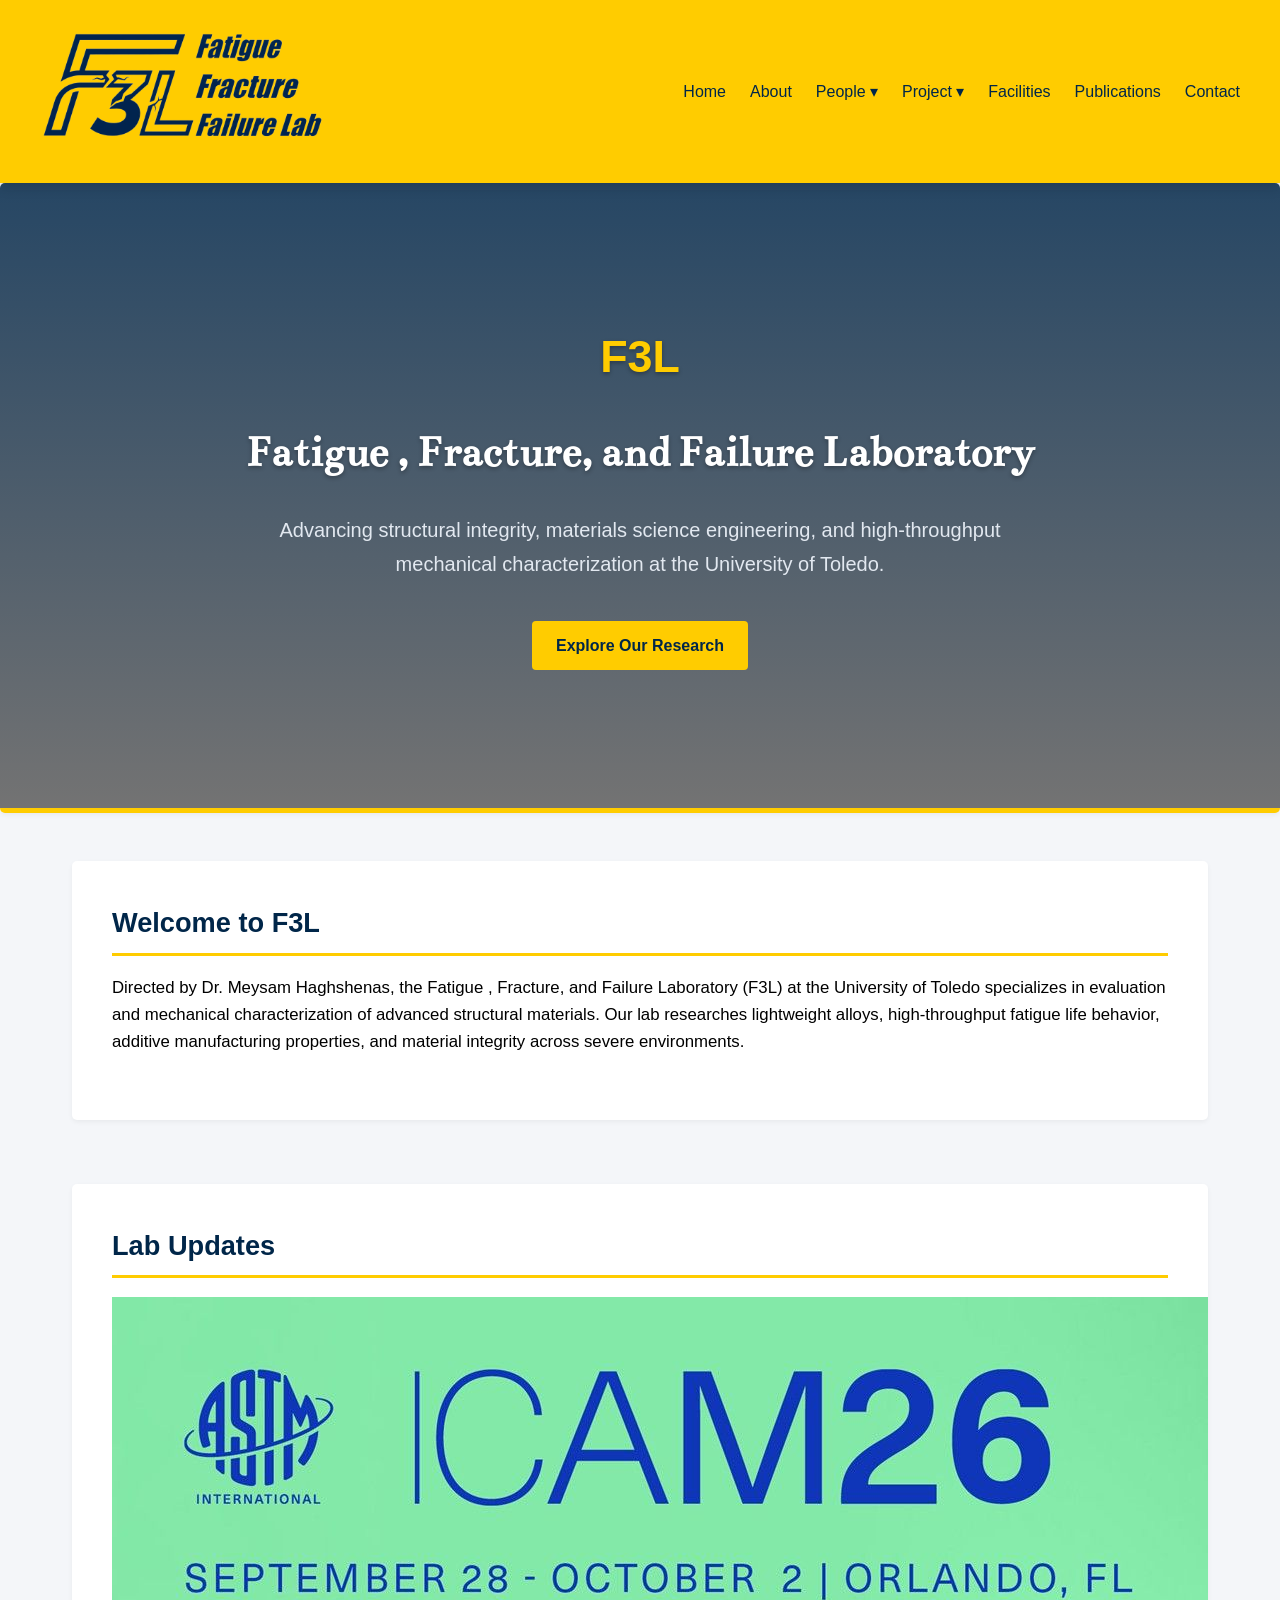
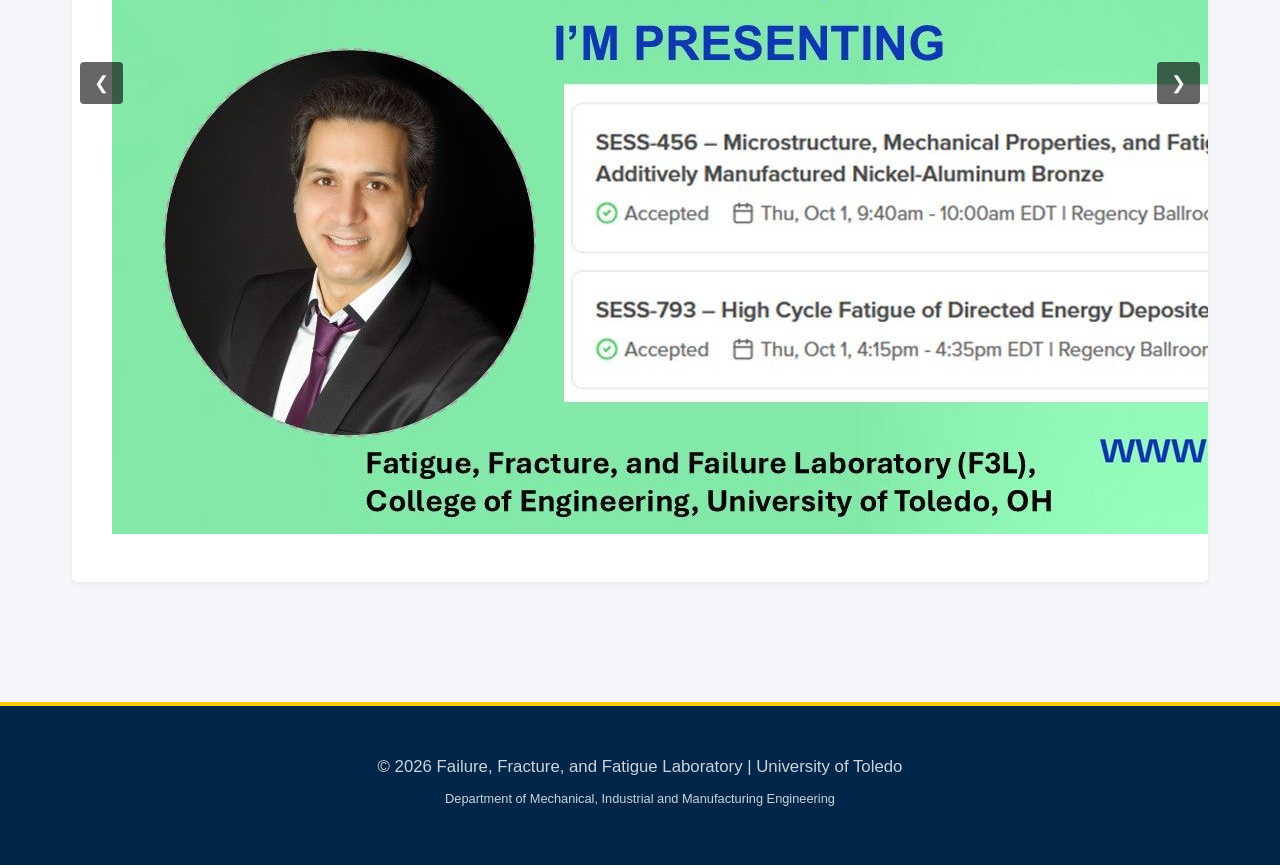
==== commit f1434e55: "updates" ====
--- a/index.html
+++ b/index.html
@@ -41,7 +41,7 @@
                         <li><a href="Closed projects.html">Closed Projects</a></li>
                     </ul>
                 </li>
-                <li><a href="facilities.html">Facilities</a></li>
+                <li><a href="facilities&capabilities.html">Facilities</a></li>
                 <li><a href="publications.html">Publications</a></li>
                 <li><a href="contact.html">Contact</a></li>
             </ul>
@@ -82,24 +82,32 @@
 
         <!-- Sidebar / News & Highlights -->
         <div class="right-column">
-    <section>
-        <h2>Lab Updates</h2>
-        <div class="news-grid">
-            <div class="news-item">
-                <div class="news-date">July 2026</div>
-                <p>F3L's research is supported through university, federal, and external research partnerships.</p>
-            </div>
-            <div class="news-item">
-                <div class="news-date">09/18/2026</div>
-                <iframe src="https://www.linkedin.com/embed/feed/update/urn:li:ugcPost:7507797278364110850?collapsed=1" height="627" frameborder="0" allowfullscreen="" title="Embedded post"></iframe>
-            </div>
-            <div class="news-item">
-                <div class="news-date">upcoming</div>
-                <iframe src="https://www.linkedin.com/embed/feed/update/urn:li:share:7508543935913279489?collapsed=1" height="456" frameborder="0" allowfullscreen="" title="Embedded post"></iframe>
-            </div>
+            <section class="slideshow-container">
+                <h2>Lab Updates</h2>
+                <!-- Slide 1 -->
+                <a class="mySlides" href="https://www.linkedin.com/feed/update/urn:li:activity:7508543937066786817/" target="_blank" rel="noopener noreferrer">
+                 <img src="images/CAM26.jpg" alt="Lab update slide 1">
+                </a>
+
+            <!-- Slide 2 -->
+                <a class="mySlides" href="https://www.linkedin.com/feed/update/urn:li:activity:7515967793033302016/" target="_blank" rel="noopener noreferrer">
+                <img src="images/RammanMs&T26.jpg" alt="Lab update slide 2">
+                </a>
+
+            <!-- Slide 3 -->
+                <a class="mySlides" href="https://www.linkedin.com/feed/update/urn:li:activity:7516956609151979520/" target="_blank" rel="noopener noreferrer">
+                    <img src="images/TasniaMS&T26.jpg" alt="Lab update slide 3">
+                </a>
+
+            <!-- Slide 4 -->
+                <a class="mySlides" href="https://www.linkedin.com/in/mohammadbagher-mahtabi-6b365b40/" target="_blank" rel="noopener noreferrer">
+                    <img src="images/MohammadBleadershipAward.jpg" alt="Lab update slide 4">
+                </a>
+
+                <button type="button" class="slide-btn left" onclick="plusDivs(-1)">&#10094;</button>
+                <button type="button" class="slide-btn right" onclick="plusDivs(1)">&#10095;</button>
+            </section>
         </div>
-    </section>
-</div>
     </main>
 
      <!-- Connected Unified Footer -->
@@ -133,6 +141,27 @@
             heroCaptionEl.style.opacity = 1;
         }, 400);
     }, 5000);
+
+    // 2. Lab Updates Slideshow Functionality
+        let slideIndex = 1;
+        showDivs(slideIndex);
+
+        function plusDivs(n) {
+            showDivs(slideIndex += n);
+        }
+
+        function showDivs(n) {
+            const slides = document.getElementsByClassName("mySlides");
+            if (slides.length === 0) return;
+
+            if (n > slides.length) { slideIndex = 1; }
+            if (n < 1) { slideIndex = slides.length; }
+
+            for (let i = 0; i < slides.length; i++) {
+                slides[i].style.display = "none";
+            }
+            slides[slideIndex - 1].style.display = "block";
+        }
 </script>
       
 </body>
--- a/css/styles.css
+++ b/css/styles.css
@@ -1042,4 +1042,49 @@
             .archive-container {
                 grid-template-columns: 1fr;
             }
+        }
+        /* Ensures smooth hero caption fade transitions */
+        #heroCaption {
+            transition: opacity 0.4s ease-in-out;
+        }
+
+        /* Basic slideshow container and button styling if not in your stylesheet */
+        .slideshow-container {
+            position: relative;
+            max-width: 100%;
+            overflow: hidden;
+        }
+
+        .mySlides {
+            display: none;
+            width: 100%;
+            height: auto;
+            border-radius: 4px;
+        }
+
+        .slide-btn {
+            position: absolute;
+            top: 50%;
+            transform: translateY(-50%);
+            background: rgba(0, 0, 0, 0.6);
+            color: #fff;
+            border: none;
+            padding: 10px 14px;
+            cursor: pointer;
+            font-size: 18px;
+            border-radius: 4px;
+            user-select: none;
+            transition: background 0.2s ease;
+        }
+
+        .slide-btn:hover {
+            background: rgba(0, 0, 0, 0.85);
+        }
+
+        .slide-btn.left {
+            left: 8px;
+        }
+
+        .slide-btn.right {
+            right: 8px;
         }
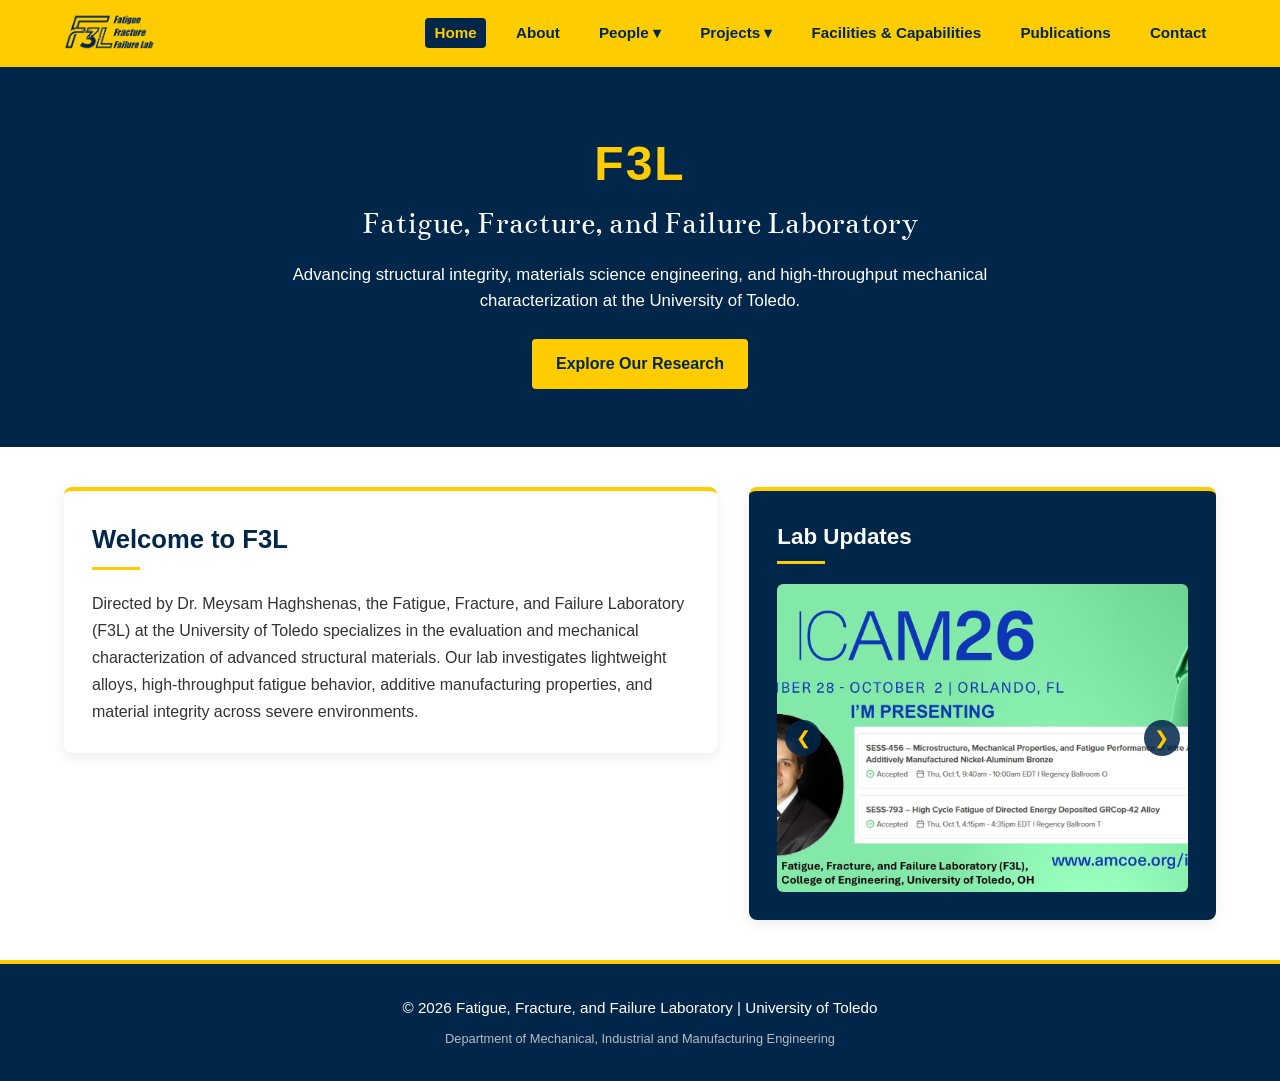
==== commit 53d6afd5: "make more profesional" ====
--- a/index.html
+++ b/index.html
@@ -4,165 +4,99 @@
     <meta charset="UTF-8">
     <meta name="viewport" content="width=device-width, initial-scale=1.0">
     <title>F3L Laboratory | University of Toledo</title>
-    <!-- Proper Path linking to your nested double-s stylesheet -->
-     <link rel="shortcut icon" href="images/f3l.png" />
+    <link rel="shortcut icon" href="images/f3l.png">
     <link rel="stylesheet" href="css/styles.css">
     <link rel="preconnect" href="https://fonts.googleapis.com">
-<link rel="preconnect" href="https://fonts.gstatic.com" crossorigin>
-<link href="https://fonts.googleapis.com/css2?family=Bentham&display=swap" rel="stylesheet">
+    <link rel="preconnect" href="https://fonts.gstatic.com" crossorigin>
+    <link href="https://fonts.googleapis.com/css2?family=Bentham&display=swap" rel="stylesheet">
 </head>
 <body>
 
-    <!-- Connected Navigation Header -->
-    <!-- Connected Navigation Header (Research Removed) -->
-<header>
-    <div class="nav-container">
-        <div class="logo-image-container">
-            <a href="index.html">
-                <img src="images/f3l-logo.png" alt="F3L - Fatigue, Fracture, and Failure Lab Logo" class="nav-logo">
-            </a>
+    <header>
+        <div class="nav-container">
+            <div class="logo-image-container">
+                <a href="index.html">
+                    <img src="images/f3l-logo.png" alt="F3L - Fatigue, Fracture, and Failure Lab Logo" class="nav-logo">
+                </a>
+            </div>
+            <nav>
+                <ul>
+                    <li><a href="index.html" class="active">Home</a></li>
+                    <li><a href="about.html">About</a></li>
+                    <li class="dropdown">
+                        <a href="#" class="dropdown-toggle">People ▾</a>
+                        <ul class="dropdown-menu">
+                            <li><a href="members.html">Lab Members</a></li>
+                            <li><a href="alumni.html">Alumni</a></li>
+                        </ul>
+                    </li>
+                    <li class="dropdown">
+                        <a href="#" class="dropdown-toggle">Projects ▾</a>
+                        <ul class="dropdown-menu">
+                            <li><a href="active-projects.html">Active Projects</a></li>
+                            <li><a href="closed-projects.html">Closed Projects</a></li>
+                        </ul>
+                    </li>
+                    <li><a href="facilities&capabilities.html">Facilities & Capabilities</a></li>
+                    <li><a href="publications.html">Publications</a></li>
+                    <li><a href="contact.html">Contact</a></li>
+                </ul>
+            </nav>
         </div>
-        <nav>
-            <ul>
-                <li><a href="index.html">Home</a></li>
-                <li><a href="about.html">About</a></li>
-                <!-- Dropdown Menu Item -->
-                <li class="dropdown">
-                    <a href="#" class="dropdown-toggle">People ▾</a>
-                    <ul class="dropdown-menu">
-                        <li><a href="members.html">Lab Members</a></li>
-                        <li><a href="alumni.html">Alumni</a></li>
-                    </ul>
-                </li>
-                <li class="dropdown">
-                    <a href="#" class="dropdown-toggle">Project ▾</a>
-                    <ul class="dropdown-menu">
-                        <li><a href="Active projects.html">Active Projects</a></li>
-                        <li><a href="Closed projects.html">Closed Projects</a></li>
-                    </ul>
-                </li>
-                <li><a href="facilities&capabilities.html">Facilities</a></li>
-                <li><a href="publications.html">Publications</a></li>
-                <li><a href="contact.html">Contact</a></li>
-            </ul>
-        </nav>
-    </div>
-</header>
+    </header>
 
+    <section class="hero-slideshow" id="heroSlideshow">
+        <video class="hero-video" autoplay muted loop playsinline>
+            <source src="images/lab video.mp4" type="video/mp4">
+        </video>
+        <div class="hero-overlay"></div>
+        <div class="hero-content">
+            <h1><span>F3L</span></h1>
+            <h1 class="bentham-regular">Fatigue, Fracture, and Failure Laboratory</h1>
+            <p id="heroCaption">Advancing structural integrity, materials science engineering, and high-throughput mechanical characterization at the University of Toledo.</p>
+            <a href="publications.html" class="btn">Explore Our Research</a>
+        </div>
+    </section>
 
-    <!-- Welcome Hero Section -->
-     <section class="hero-slideshow" id="heroSlideshow">
-         <video class="hero-video" autoplay muted loop playsinline>
-        <source src="images/lab video.mp4" type="video/mp4">
-    </video>
-   
-
-    <div class="hero-overlay"></div>
-
-    <div class="hero-content">
-        <h1><span>F3L</span></h1>
-        <h1 class="bentham-regular">Fatigue , Fracture, and Failure Laboratory </h1>
-        <p id="heroCaption">Advancing structural integrity, materials science engineering, and high-throughput mechanical characterization at the University of Toledo.</p>
-        <a href="publications.html" class="btn">Explore Our Research</a>
-        
-    </div>
-</section>
-    <!-- Main Grid Content -->
     <main>
-        <!-- Lab Mission & Overview -->
-        <div class="grid-2col">
-            <section>
+        <div class="main-layout-container">
+            <section class="overview-card">
                 <h2>Welcome to F3L</h2>
-                <p>Directed by Dr. Meysam Haghshenas, the Fatigue , Fracture, and Failure Laboratory (F3L) at the University of Toledo specializes in evaluation and mechanical characterization of advanced structural materials. Our lab researches lightweight alloys, high-throughput fatigue life behavior, additive manufacturing properties, and material integrity across severe environments.</p>
-            
+                <div class="card-accent-bar"></div>
+                <p>Directed by Dr. Meysam Haghshenas, the Fatigue, Fracture, and Failure Laboratory (F3L) at the University of Toledo specializes in the evaluation and mechanical characterization of advanced structural materials. Our lab investigates lightweight alloys, high-throughput fatigue behavior, additive manufacturing properties, and material integrity across severe environments.</p>
             </section>
 
-            
-        </div>
+            <aside class="updates-card">
+                <h2>Lab Updates</h2>
+                <div class="card-accent-bar"></div>
+                <div class="slideshow-wrapper">
+                    <a class="mySlides" href="https://www.linkedin.com/feed/update/urn:li:activity:7508543937066786817/" target="_blank" rel="noopener noreferrer">
+                        <img src="images/CAM26.jpg" alt="ASTM ICAM 2026 Presentation">
+                    </a>
+                    <a class="mySlides" href="https://www.linkedin.com/feed/update/urn:li:activity:7515967793033302016/" target="_blank" rel="noopener noreferrer">
+                        <img src="images/RammanMs&T26.jpg" alt="MS&T 2026 Conference Presentation">
+                    </a>
+                    <a class="mySlides" href="https://www.linkedin.com/feed/update/urn:li:activity:7516956609151979520/" target="_blank" rel="noopener noreferrer">
+                        <img src="images/TasniaMS&T26.jpg" alt="Tasnia Pasha MS&T 2026 Presentation">
+                    </a>
+                    <a class="mySlides" href="https://www.linkedin.com/in/mohammadbagher-mahtabi-6b365b40/" target="_blank" rel="noopener noreferrer">
+                        <img src="images/MohammadBleadershipAward.jpg" alt="MohammadBagher Mahtabi Leadership Award">
+                    </a>
 
-        <!-- Sidebar / News & Highlights -->
-        <div class="right-column">
-            <section class="slideshow-container">
-                <h2>Lab Updates</h2>
-                <!-- Slide 1 -->
-                <a class="mySlides" href="https://www.linkedin.com/feed/update/urn:li:activity:7508543937066786817/" target="_blank" rel="noopener noreferrer">
-                 <img src="images/CAM26.jpg" alt="Lab update slide 1">
-                </a>
-
-            <!-- Slide 2 -->
-                <a class="mySlides" href="https://www.linkedin.com/feed/update/urn:li:activity:7515967793033302016/" target="_blank" rel="noopener noreferrer">
-                <img src="images/RammanMs&T26.jpg" alt="Lab update slide 2">
-                </a>
-
-            <!-- Slide 3 -->
-                <a class="mySlides" href="https://www.linkedin.com/feed/update/urn:li:activity:7516956609151979520/" target="_blank" rel="noopener noreferrer">
-                    <img src="images/TasniaMS&T26.jpg" alt="Lab update slide 3">
-                </a>
-
-            <!-- Slide 4 -->
-                <a class="mySlides" href="https://www.linkedin.com/in/mohammadbagher-mahtabi-6b365b40/" target="_blank" rel="noopener noreferrer">
-                    <img src="images/MohammadBleadershipAward.jpg" alt="Lab update slide 4">
-                </a>
-
-                <button type="button" class="slide-btn left" onclick="plusDivs(-1)">&#10094;</button>
-                <button type="button" class="slide-btn right" onclick="plusDivs(1)">&#10095;</button>
-            </section>
+                    <button type="button" class="slide-nav-btn prev" onclick="plusDivs(-1)" aria-label="Previous slide">&#10094;</button>
+                    <button type="button" class="slide-nav-btn next" onclick="plusDivs(1)" aria-label="Next slide">&#10095;</button>
+                </div>
+            </aside>
         </div>
     </main>
 
-     <!-- Connected Unified Footer -->
     <footer>
         <div class="footer-credits">
-            <p>&copy; 2026 Failure, Fracture, and Fatigue Laboratory | University of Toledo</p>
+            <p>&copy; 2026 Fatigue, Fracture, and Failure Laboratory | University of Toledo</p>
             <p style="opacity: 0.7; font-size: 0.8rem; margin-top: 0.5rem;">Department of Mechanical, Industrial and Manufacturing Engineering</p>
         </div>
+    </footer>
 
-    </footer>
-    <script>
-    const heroCaptions = [
-        "Advancing structural integrity, materials science engineering, and high-throughput mechanical characterization at the University of Toledo.",
-        "Pushing fatigue testing beyond 10 million cycles with our high-temperature ultrasonic fatigue tester.",
-        "Partnering with the Air Force and NASA to test the alloys of tomorrow's aerospace structures.",
-        "Training the next generation of materials engineers through hands-on graduate research."
-    ];
-
-    let heroIndex = 0;
-    const heroCaptionEl = document.getElementById('heroCaption');
-
-    setInterval(() => {
-        heroIndex = (heroIndex + 1) % heroCaptions.length;
-        
-        // Fade out
-        heroCaptionEl.style.opacity = 0;
-        
-        // Swap text and fade back in
-        setTimeout(() => {
-            heroCaptionEl.textContent = heroCaptions[heroIndex];
-            heroCaptionEl.style.opacity = 1;
-        }, 400);
-    }, 5000);
-
-    // 2. Lab Updates Slideshow Functionality
-        let slideIndex = 1;
-        showDivs(slideIndex);
-
-        function plusDivs(n) {
-            showDivs(slideIndex += n);
-        }
-
-        function showDivs(n) {
-            const slides = document.getElementsByClassName("mySlides");
-            if (slides.length === 0) return;
-
-            if (n > slides.length) { slideIndex = 1; }
-            if (n < 1) { slideIndex = slides.length; }
-
-            for (let i = 0; i < slides.length; i++) {
-                slides[i].style.display = "none";
-            }
-            slides[slideIndex - 1].style.display = "block";
-        }
-</script>
-      
+    <script src="js/home.js" defer></script>
 </body>
-</html>
+</html>
--- a/css/styles.css
+++ b/css/styles.css
@@ -1,310 +1,258 @@
 /* ==========================================================================
-   F3L LAB GLOBAL STYLESHEET
-   Location: /css/styles.css
+   F3L Laboratory - Global Brand Design System
+   University of Toledo MIME Department
    ========================================================================== */
 
-/* 1. Global Variables & Color Palette */
 :root {
-    --ut-navy: #002649;        /* Primary Brand Color */
-    --ut-gold: #FFCC00;        /* Secondary Brand Accent */
-    --dark-gray: #333333;      /* Readability Body Text */
-    --light-bg: #f4f6f9;       /* Background Canvas Color */
-    --white: #ffffff;
-    --border-color: #e1e4e8;
-}
-
-/* 2. Core Resets & Base Styles */
-* {
+    --ut-navy: #002649;
+    --ut-gold: #FFCC00;
+    --ut-gold-hover: #e6b800;
+    --light-bg: #f4f6f9;
+    --dark-gray: #333333;
+    --muted-gray: #666666;
+    --border-color: #e2e8f0;
+    --font-primary: -apple-system, BlinkMacSystemFont, "Segoe UI", Roboto, Oxygen, Ubuntu, Cantarell, "Open Sans", "Helvetica Neue", sans-serif;
+    --font-heading: 'Bentham', Georgia, serif;
+}
+
+*, *::before, *::after {
     box-sizing: border-box;
     margin: 0;
     padding: 0;
-    font-family: 'Segoe UI', Tahoma, Geneva, Verdana, sans-serif;
 }
 
 body {
-    background-color: var(--light-bg);
+    font-family: var(--font-primary);
+    background-color: #ffffff;
     color: var(--dark-gray);
     line-height: 1.6;
-}
-
-/* 3. Header & Dynamic Navigation Menu */
+    display: flex;
+    flex-direction: column;
+    min-height: 100vh;
+}
+
+/* --- Header & Navigation --- */
 header {
     background-color: var(--ut-gold);
-    color: var(--ut-navy);
-    padding: 1rem 1rem;
+    box-shadow: 0 2px 10px rgba(0, 38, 73, 0.12);
     position: sticky;
     top: 0;
     z-index: 1000;
-    box-shadow: 0 4px 12px rgba(0,0,0,0.15);
-    transition: padding 0.3s ease; /* Smooth transition framework */
 }
 
 .nav-container {
+    max-width: 1200px;
+    margin: 0 auto;
+    padding: 0.6rem 1.5rem;
     display: flex;
     justify-content: space-between;
     align-items: center;
-    max-width: 1200px;
-    margin: 0 auto;
-}
-
-/* ==========================================================================
-   F3L IMAGE LOGO STRUCTURAL RULES
-   ========================================================================== */
-
-.logo-image-container {
+}
+
+.nav-logo {
+    height: 48px;
+    width: auto;
+    display: block;
+}
+
+nav ul {
+    list-style: none;
     display: flex;
     align-items: center;
-}
-
-.logo-image-container a {
-    display: flex;
-    align-items: center;
+    gap: 1.25rem;
+}
+
+nav a {
     text-decoration: none;
-}
-
-.nav-logo {
-    height: 4cm;       /* Constrains height nicely inside your 1rem padding header */
-    width: auto;        /* Preserves native aspect ratio perfectly */
-    display: block;
-    transition: transform 0.2s ease;
-}
-
-.nav-logo:hover {
-    transform: scale(1.03); /* Subtle micro-interaction pop on hover */
-}
-
-
-nav ul {
-    display: flex;
-    list-style: none;
-    gap: 1.5rem;
-}
-
-nav a {
-    color: var(--ut-navy);
-    text-decoration: none;
-    font-weight: 500;
-    font-size: 1rem;
-    transition: color 0.3s ease, border-bottom 0.2s ease;
-    padding-bottom: 4px;
-}
-
-nav a:hover, nav a.active {
-    color: var(--ut-navy);
-    border-bottom: 2px solid var(--ut-navy);
-}
-/* ==========================================================================
-   DROPDOWN NAVIGATION MODULE (styles.css)
-   ========================================================================== */
-
-/* Main element item spacing wrapper */
-li.dropdown {
+    color: var(--ut-navy);
+    font-weight: 700;
+    font-size: 0.95rem;
+    padding: 0.4rem 0.6rem;
+    border-radius: 4px;
+    transition: background-color 0.2s ease, color 0.2s ease;
+}
+
+nav a:hover,
+nav a.active {
+    background-color: var(--ut-navy);
+    color: var(--ut-gold);
+}
+
+/* Dropdowns */
+.dropdown {
     position: relative;
 }
 
-/* Hidden popup box settings container */
 .dropdown-menu {
     display: none;
     position: absolute;
     top: 100%;
     left: 0;
+    background-color: var(--ut-navy);
+    box-shadow: 0 6px 16px rgba(0, 0, 0, 0.2);
+    border-radius: 4px;
+    min-width: 170px;
+    flex-direction: column;
+    padding: 0.5rem 0;
+    gap: 0;
+    z-index: 1001;
+}
+
+.dropdown-menu li {
+    width: 100%;
+}
+
+.dropdown-menu a {
+    color: #ffffff;
+    display: block;
+    padding: 0.5rem 1rem;
+    font-weight: 500;
+}
+
+.dropdown-menu a:hover,
+.dropdown-menu a.active {
     background-color: var(--ut-gold);
-    min-width: 160px;
-    box-shadow: 0 4px 8px rgba(0, 0, 0, 0.2);
-    list-style: none;
-    padding: 0.5rem 0;
-    border-radius: 0 0 4px 4px;
-    border-top: 2px solid var(--ut-gold); /* Thin gold line matching menu theme */
-}
-
-/* Individual links inside the dropdown box layout styling */
-.dropdown-menu li a {
-    color: var(--ut-navy);
-    padding: 0.5rem 1.5rem;
-    display: block;
-    font-size: 0.95rem;
-    border-bottom: 2px solid transparent; /* Creates a subtle hover underline effect */
-    transition: background-color 0.2s ease, color 0.2s ease;
-}
-
-/* Hover effects for internal lists */
-.dropdown-menu li a:hover {
-    background-color: rgba(255, 255, 255, 0.1);
-    color: var(--ut-navy);
-    border-bottom: 2px solid var(--ut-navy);
-   
-}
-
-/* Interactive trigger display action on mouse enter */
-li.dropdown:hover .dropdown-menu {
-    display: block;
-    
-}
-
-/* Clean mobile screen behavior override */
-@media (max-width: 768px) {
-    .dropdown-menu {
-        position: static;
-        background-color: rgba(0,0,0,0.1);
-        box-shadow: none;
-        padding-left: 1rem;
-    }
-    li.dropdown:hover .dropdown-menu {
-        display: block;
-    }
-}
-
-/* 4. Banner Structures */
-/* ==========================================
-   UPDATED HERO & BANNER SYSTEM (styles.css)
-   ========================================== */
-
-.hero-video {
-    position: absolute;
-    top: 0;
-    left: 0;
-    width: 100%;
-    height: 100%;
-    object-fit: cover;
-    z-index: 1;
-}
+    color: var(--ut-navy);
+}
+
+.dropdown:hover .dropdown-menu {
+    display: flex;
+}
+
+/* --- Hero Section & Video --- */
 .hero-slideshow {
     position: relative;
-    height: 70vh;
-    min-height: 480px;
+    width: 100%;
+    height: 380px;
     overflow: hidden;
+    background-color: var(--ut-navy);
     display: flex;
     align-items: center;
     justify-content: center;
     text-align: center;
-    border-bottom: 5px solid var(--ut-gold);
-    margin-bottom: 2rem;
-}
-
-.hero-slide {
+}
+
+.hero-video {
     position: absolute;
-    top: 0;
-    left: 0;
-    width: 100%;
-    height: 100%;
-    background-size: cover;
-    background-position: center;
-    opacity: 0;
-    transition: opacity 1.5s ease-in-out;
+    top: 50%;
+    left: 50%;
+    transform: translate(-50%, -50%);
+    min-width: 100%;
+    min-height: 100%;
+    width: auto;
+    height: auto;
+    object-fit: cover;
     z-index: 1;
-}
-
-.hero-slide.active {
-    opacity: 1;
-    z-index: 2;
 }
 
 .hero-overlay {
     position: absolute;
-    top: 0;
-    left: 0;
-    width: 100%;
-    height: 100%;
-    background: linear-gradient(to bottom, rgba(0, 38, 73, 0.85), rgba(0, 0, 0, 0.55)); /* Dark overlay for text readability */
-    z-index: 3;
+    inset: 0;
+    background: linear-gradient(180deg, rgba(0, 38, 73, 0.72) 0%, rgba(0, 38, 73, 0.88) 100%);
+    z-index: 2;
 }
 
 .hero-content {
     position: relative;
-    z-index: 4;
-    max-width: 900px;
-    padding: 0 2rem;
-    color: var(--white);
-}
-
-.hero-content h1 {
-    font-size: 2.8rem;
-    font-weight: 700;
-    margin-bottom: 1.5rem;
-    color: var(--white);
-    text-shadow: 0 2px 4px rgba(0,0,0,0.3);
+    z-index: 3;
+    max-width: 850px;
+    padding: 0 1.5rem;
+    color: #ffffff;
 }
 
 .hero-content h1 span {
     color: var(--ut-gold);
-}
-
-.hero-content p {
-    font-size: 1.25rem;
-    margin-bottom: 2.5rem;
-    color: #e2e8f0;
-    max-width: 750px;
-    margin-left: auto;
-    margin-right: auto;
-    line-height: 1.7;
-    transition: opacity 0.4s ease;
-}
+    font-size: 3rem;
+    font-weight: 900;
+    letter-spacing: 2px;
+}
+
 .bentham-regular {
-  font-family: "Bentham", serif;
-  font-weight: 400;
-  font-style: normal;
-}
-
-
-
-
-@media (max-width: 768px) {
-    .hero-content h1 {
-        font-size: 2rem;
-    }
-    .hero-slideshow {
-        height: 60vh;
-    }
+    font-family: var(--font-heading);
+    font-size: 2rem;
+    margin-top: -0.25rem;
+    margin-bottom: 0.75rem;
+    font-weight: 400;
+}
+
+#heroCaption {
+    font-size: 1.05rem;
+    max-width: 720px;
+    margin: 0 auto 1.5rem auto;
+    opacity: 1;
+    transition: opacity 0.4s ease-in-out;
 }
 
 .page-banner {
-    background: linear-gradient(rgba(0, 38, 73, 0.95), rgba(0, 38, 73, 0.95));
-    color: var(--white);
-    padding: 3.5rem 2rem;
+    background-color: var(--ut-navy);
+    color: #ffffff;
+    padding: 3rem 1.5rem;
     text-align: center;
-    border-bottom: 5px solid var(--ut-gold);
-    margin-bottom: 2rem;
-}
-
+    border-bottom: 4px solid var(--ut-gold);
+}
 
 .page-banner h1 {
     font-size: 2.2rem;
-    letter-spacing: 0.5px;
-}
-
-/* 5. Utility Layout Layouts & Content Containers */
+}
+
+.page-banner h1 span {
+    color: var(--ut-gold);
+}
+
+/* --- Layout Framework --- */
 main {
+    flex: 1;
     max-width: 1200px;
-    margin: 3rem auto;
-    padding: 0 2rem;
-}
-
-.grid-2col {
+    width: 100%;
+    margin: 2.5rem auto;
+    padding: 0 1.5rem;
+}
+
+.main-layout-container {
     display: grid;
-    
+    grid-template-columns: 1.4fr 1fr;
     gap: 2rem;
-}
-
-section {
-    background: var(--white);
-    padding: 2.5rem;
-    border-radius: 5px;
-    box-shadow: 0 2px 5px rgba(0,0,0,0.05);
-    margin-bottom: 2.5rem;
-}
-
-h2 {
-    color: var(--ut-navy);
-    margin-bottom: 1.2rem;
-    border-bottom: 3px solid var(--ut-gold);
-    padding-bottom: 0.5rem;
-    font-size: 1.7rem;
-}
-
-p {
-    margin-bottom: 1.5rem;
-    font-size: 1.05rem;
-    color: black;
+    align-items: start;
+}
+
+.overview-card, .updates-card {
+    border-radius: 8px;
+    padding: 1.75rem;
+    box-shadow: 0 4px 14px rgba(0, 0, 0, 0.08);
+    border-top: 4px solid var(--ut-gold);
+}
+
+.overview-card {
+    background: #ffffff;
+}
+
+.overview-card h2 {
+    color: var(--ut-navy);
+    font-size: 1.6rem;
+}
+
+.overview-card p {
+    color: #333333;
+    line-height: 1.7;
+    margin-top: 0.75rem;
+}
+
+.updates-card {
+    background-color: var(--ut-navy);
+    color: #ffffff;
+}
+
+.updates-card h2 {
+    color: #ffffff;
+    font-size: 1.4rem;
+}
+
+.card-accent-bar {
+    width: 48px;
+    height: 3px;
+    background-color: var(--ut-gold);
+    margin-top: 0.4rem;
+    margin-bottom: 1.25rem;
 }
 
 /* Buttons */
@@ -312,779 +260,530 @@
     display: inline-block;
     background-color: var(--ut-gold);
     color: var(--ut-navy);
+    font-weight: 700;
+    text-decoration: none;
     padding: 0.75rem 1.5rem;
+    border-radius: 4px;
+    transition: background 0.2s ease, transform 0.2s ease;
+}
+
+.btn:hover {
+    background-color: var(--ut-gold-hover);
+    transform: translateY(-2px);
+}
+
+/* --- Slideshow Geometry --- */
+.slideshow-wrapper {
+    position: relative;
+    width: 100%;
+    overflow: hidden;
+    border-radius: 6px;
+    background: #000000;
+}
+
+a.mySlides {
+    display: none;
+    width: 100%;
     text-decoration: none;
-    font-weight: bold;
-    border-radius: 4px;
-    transition: background-color 0.3s ease, transform 0.2s ease;
-}
-
-.btn:hover {
-    background-color: #e6b800;
-    transform: translateY(-1px);
-}
-
-/* Lab Updates grid */
-.right-column {
+}
+
+a.mySlides img {
+    width: 100%;
+    aspect-ratio: 4 / 3;
+    object-fit: cover;
+    object-position: center top;
+    display: block;
+}
+
+.slide-nav-btn {
+    position: absolute;
+    top: 50%;
+    transform: translateY(-50%);
+    background: rgba(0, 38, 73, 0.85);
+    color: var(--ut-gold);
+    border: none;
+    width: 36px;
+    height: 36px;
+    display: flex;
+    align-items: center;
+    justify-content: center;
+    cursor: pointer;
+    font-size: 1.1rem;
+    border-radius: 50%;
+    transition: background 0.2s ease, transform 0.2s ease;
+    z-index: 10;
+}
+
+.slide-nav-btn:hover {
+    background: var(--ut-navy);
+    transform: translateY(-50%) scale(1.08);
+}
+
+.slide-nav-btn.prev { left: 8px; }
+.slide-nav-btn.next { right: 8px; }
+
+/* --- Grids (Members, Capabilities, Facilities) --- */
+.profile-grid {
     display: grid;
-    grid-template-columns: repeat(auto-fit, minmax(200px, 1fr));
+    grid-template-columns: repeat(auto-fill, minmax(280px, 1fr));
+    gap: 1.75rem;
+    margin-top: 1.5rem;
+}
+
+.profile-card {
+    background: var(--light-bg);
+    border-radius: 8px;
+    border-top: 4px solid var(--ut-gold);
+    padding: 1.5rem;
+    display: flex;
+    flex-direction: column;
+    box-shadow: 0 4px 10px rgba(0,0,0,0.04);
+}
+
+.profile-card img {
+    width: 100%;
+    aspect-ratio: 1 / 1;
+    object-fit: cover;
+    object-position: center top;
+    border-radius: 6px;
+    margin-bottom: 1rem;
+    background-color: #e2e8f0;
+}
+
+.profile-card h3 {
+    color: var(--ut-navy);
+    margin-bottom: 0.25rem;
+    font-size: 1.2rem;
+}
+
+.member-role {
+    color: var(--muted-gray);
+    font-weight: 700;
+    font-size: 0.9rem;
+    margin-bottom: 0.75rem;
+}
+
+.profile-card p {
+    font-size: 0.92rem;
+    line-height: 1.55;
+    flex-grow: 1;
+    margin-bottom: 1rem;
+}
+
+.profile-link {
+    display: inline-block;
+    color: var(--ut-navy);
+    font-weight: 700;
+    text-decoration: underline;
+    font-size: 0.9rem;
+}
+
+.profile-link:hover {
+    color: #0056b3;
+}
+
+.profile-link-disabled {
+    color: var(--muted-gray);
+    font-size: 0.9rem;
+}
+
+.alumni-links a {
+    color: var(--ut-navy);
+    font-weight: 700;
+    font-size: 0.9rem;
+    text-decoration: none;
+}
+
+.alumni-links a:hover {
+    text-decoration: underline;
+}
+
+.grid-capabilities {
+    display: grid;
+    grid-template-columns: repeat(auto-fit, minmax(260px, 1fr));
     gap: 1.5rem;
     margin-top: 1.5rem;
 }
-/* News & Sidebar Feeds */
-.news-item {
-    border-top: 4px solid var(--ut-navy);
-    padding-left: 1rem;
-    margin-bottom: 1.5rem;
-    background-color: var(--light-bg);   
-}
-
-.news-date {
-    font-size: 0.85rem;
-    color: #666;
-    font-weight: bold;
-    text-transform: uppercase;
-    
-}
-.news-grid {
+
+.capability-card {
+    background: var(--light-bg);
+    border-left: 4px solid var(--ut-gold);
+    border-radius: 6px;
+    padding: 1.5rem;
+}
+
+.capability-card h3 {
+    color: var(--ut-navy);
+    margin-bottom: 0.5rem;
+}
+
+/* Equipment Grid */
+.equipment-grid {
     display: grid;
-    grid-template-columns: repeat(auto-fit, minmax(200px, 1fr));
-    gap: 1.5rem;
-    align-items: start;   /* iframes have different heights */
-}
-
-.news-grid .news-item {
-    margin-bottom: 0;
-    padding: 0.75rem 0 0 0;
-}
-
-.news-grid iframe {
-    display: block;
-    width: 100%;
-    max-width: 100%;
-    margin-top: 0.5rem;
-    border: 0;
-}
-
-/* Methodology & dject Cards (About/Research pages) */
-.grid-capabilities {
-    display: grid;
-    grid-template-columns: repeat(auto-fit, minmax(280px, 1fr));
+    grid-template-columns: repeat(auto-fit, minmax(300px, 1fr));
     gap: 1.5rem;
     margin-top: 1.5rem;
 }
 
-.capability-card {
+.equipment-card {
     background-color: var(--light-bg);
     padding: 1.5rem;
     border-radius: 6px;
     border-top: 4px solid var(--ut-navy);
-}
-
-.capability-card h3 {
-    color: var(--ut-navy);
+    box-shadow: 0 2px 8px rgba(0,0,0,0.06);
+}
+
+.equipment-card img {
+    width: 100%;
+    height: 200px;
+    object-fit: contain;
+    object-position: center;
+    border-radius: 4px;
+    margin-bottom: 1rem;
+    padding: 0.5rem;
+    background: #ffffff;
+}
+
+.equipment-card h3 {
+    color: var(--ut-navy);
+    margin-bottom: 0.75rem;
+    font-size: 1.15rem;
+}
+
+.equipment-card ul {
+    margin-left: 1.2rem;
+    list-style-type: disc;
+    color: var(--dark-gray);
+    font-size: 0.95rem;
+}
+
+.equipment-card li {
+    margin-bottom: 0.4rem;
+}
+
+.capabilities-list {
+    margin-top: 1.25rem;
+    margin-left: 1.5rem;
+    list-style-type: square;
+    columns: 2;
+    column-gap: 2.5rem;
+}
+
+.capabilities-list li {
     margin-bottom: 0.5rem;
 }
 
-/* Team Grid Elements (People page) */
-.profile-grid {
+/* --- Archive Project Framework --- */
+.archive-summary-grid {
     display: grid;
-    grid-template-columns: repeat(auto-fit, minmax(300px, 1fr));
+    grid-template-columns: repeat(auto-fit, minmax(160px, 1fr));
+    gap: 1rem;
+    margin: 1.5rem 0 2rem 0;
+}
+
+.archive-summary-card {
+    background: var(--light-bg);
+    border: 1px solid var(--border-color);
+    padding: 1rem;
+    border-radius: 6px;
+    text-align: center;
+}
+
+/* --- Principal Investigator Featured Banner --- */
+.pi-card {
+    background: var(--light-bg);
+    border-top: 4px solid var(--ut-gold);
+    border-radius: 8px;
+    padding: 2.5rem 2rem;
+    box-shadow: 0 4px 14px rgba(0, 0, 0, 0.05);
+    margin-top: 1.5rem;
+    width: 100%;
+    display: flex;
+    flex-direction: column;
+    align-items: center; /* Horizontally centers the photo, name, and subtitle */
+    text-align: center;
+}
+
+.pi-card img {
+    width: 220px;
+    height: 220px;
+    aspect-ratio: 1 / 1;
+    object-fit: cover;
+    object-position: center top;
+    border-radius: 50%; /* Clean circular portrait frame */
+    border: 4px solid var(--ut-gold);
+    box-shadow: 0 4px 12px rgba(0, 38, 73, 0.15);
+    margin: 0 auto 1.5rem auto;
+    display: block;
+}
+
+.pi-card h3 {
+    color: var(--ut-navy);
+    font-size: 1.6rem;
+    margin-bottom: 0.3rem;
+}
+
+.pi-card .member-role {
+    color: var(--muted-gray);
+    font-size: 1rem;
+    font-weight: 700;
+    margin-bottom: 1.5rem;
+}
+
+.pi-bio {
+    max-width: 820px; /* Keeps long paragraph text comfortable to read */
+    text-align: left; /* Left-aligns body text for clean readability */
+    margin: 0 auto;
+}
+
+.pi-bio p {
+    font-size: 0.98rem;
+    line-height: 1.7;
+    color: var(--dark-gray);
+    margin-bottom: 1rem;
+}
+
+.pi-card .profile-link {
+    display: inline-block;
+    margin-top: 0.5rem;
+    background-color: var(--ut-navy);
+    color: #ffffff;
+    padding: 0.6rem 1.4rem;
+    border-radius: 4px;
+    text-decoration: none;
+    font-weight: 600;
+    font-size: 0.95rem;
+    transition: background-color 0.2s ease, color 0.2s ease;
+}
+
+.pi-card .profile-link:hover {
+    background-color: var(--ut-gold);
+    color: var(--ut-navy);
+}
+
+@media (max-width: 600px) {
+    .pi-card {
+        padding: 1.75rem 1.25rem;
+    }
+    
+    .pi-card img {
+        width: 180px;
+        height: 180px;
+    }
+    
+    .pi-bio {
+        text-align: left;
+    }
+}
+.archive-summary-label {
+    font-size: 0.8rem;
+    text-transform: uppercase;
+    color: var(--muted-gray);
+    letter-spacing: 0.5px;
+}
+
+.archive-summary-val {
+    margin-top: 0.25rem;
+}
+
+.archive-summary-val strong {
+    font-size: 1.5rem;
+    color: var(--ut-navy);
+}
+
+.archive-summary-val span {
+    font-size: 0.85rem;
+    color: var(--muted-gray);
+    margin-left: 0.25rem;
+}
+
+.archive-container {
+    display: grid;
+    grid-template-columns: 260px 1fr;
     gap: 2rem;
-    margin-top: 1.5rem;
-}
-.pr2 {
-    text-align: left;
-}
-#heroCaption {
-    transition: opacity 0.4s ease-in-out;
-}
-.profile-card {
+    align-items: start;
+}
+
+.archive-sidebar {
     background: var(--light-bg);
+    padding: 1.25rem;
     border-radius: 6px;
-    padding: 1.5rem;
-    text-align: center;
-    border-bottom: 3px solid var(--ut-navy);
-}
-
-.profile-card img {
-    width: 120px;
-    height: 120px;
-    border-radius: 50%;
-    object-fit: cover;
-    background-color: #ddd;
+    border: 1px solid var(--border-color);
+}
+
+.archive-sponsor-btn {
+    width: 100%;
+    display: flex;
+    justify-content: space-between;
+    align-items: center;
+    padding: 0.75rem 1rem;
+    margin-bottom: 0.5rem;
+    background: #ffffff;
+    border: 1px solid var(--border-color);
+    border-radius: 4px;
+    font-weight: 600;
+    color: var(--ut-navy);
+    cursor: pointer;
+    transition: all 0.2s ease;
+}
+
+.archive-sponsor-btn:hover {
+    background: #edf2f7;
+}
+
+.archive-sponsor-btn[aria-pressed="true"] {
+    background: var(--ut-navy);
+    color: var(--ut-gold);
+    border-color: var(--ut-navy);
+}
+
+.archive-sponsor-btn small {
+    background: rgba(0,0,0,0.08);
+    padding: 0.15rem 0.5rem;
+    border-radius: 12px;
+}
+
+.archive-sponsor-btn[aria-pressed="true"] small {
+    background: var(--ut-gold);
+    color: var(--ut-navy);
+}
+
+.archive-card {
+    background: #ffffff;
+    border: 1px solid var(--border-color);
+    border-left: 4px solid var(--ut-gold);
+    border-radius: 6px;
+    padding: 1.25rem;
     margin-bottom: 1rem;
-    border: 3px solid var(--white);
-    box-shadow: 0 2px 4px rgba(0,0,0,0.1);
-}
-
-.profile-card h3 {
-    color: var(--ut-navy);
-    font-size: 1.2rem;
-    margin-bottom: 0.25rem;
-}
-
-.profile-card p {
-    font-size: 0.9rem;
-    color: #666;
-    margin-bottom: 0.5rem;
-}
-
-.profile-card a {
+}
+
+.archive-card-top {
+    display: flex;
+    justify-content: space-between;
+    align-items: baseline;
+    gap: 1rem;
+}
+
+.archive-card-title {
+    color: var(--ut-navy);
+    font-size: 1.15rem;
+}
+
+.archive-year-badge {
+    background: var(--light-bg);
+    font-size: 0.8rem;
+    padding: 0.2rem 0.5rem;
+    border-radius: 4px;
+    font-weight: 600;
+    white-space: nowrap;
+}
+
+.archive-meta {
     font-size: 0.85rem;
-    color: var(--ut-navy);
-    text-decoration: none;
-    font-weight: bold;
-}
-
-.profile-card a:hover {
-    color: var(--ut-gold);
-}
-
-.section-title-sm {
-    color: var(--ut-navy);
-    margin: 2rem 0 1rem 0;
-    font-size: 1.5rem;
-    border-left: 4px solid var(--ut-gold);
-    padding-left: 0.5rem;
-}
-
-/* Publications Module Elements */
-.pub-list {
-    list-style: none;
-}
-
-.pub-item {
-    padding: 1rem 0;
-    border-bottom: 1px solid var(--border-color);
-}
-
-.pub-item:last-child {
-    border-bottom: none;
-}
-
-.pub-authors {
-    color: #555;
+    color: var(--muted-gray);
+    margin: 0.5rem 0;
+    display: flex;
+    gap: 1.5rem;
+}
+
+.archive-desc {
     font-size: 0.95rem;
-}
-
-.pub-title {
-    font-weight: bold;
-    color: var(--ut-navy);
-    font-size: 1.1rem;
-    margin: 0.2rem 0;
-}
-
-.pub-journal {
-    font-style: italic;
-    color: #666;
-}
-
-/* Contact Grid Layout */
+    color: #4a5568;
+}
+
+/* --- Contact & Publications Layouts --- */
 .contact-layout {
     display: grid;
     grid-template-columns: 1fr 1fr;
-    gap: 2rem;
-}
-
-/* 7. Responsive Media Queries */
-@media (max-width: 768px) {
-    .grid-2col, .contact-layout { 
-        grid-template-columns: 1fr; 
-    }
-    
-    .nav-container {
-        flex-direction: column;
-        gap: 1rem;
-    }
-    
-    nav ul { 
-        gap: 1rem; 
-        font-size: 0.9rem; 
-    }
-    
-    .hero h1 {
-        font-size: 2rem;
-    }
-}
-
-/* 8. Modern Global Footer with CSS CSS Variable Map */
+    gap: 2.5rem;
+    margin-top: 2rem;
+    align-items: start;
+}
+
+.contact-info-block {
+    background-color: #ffffff;
+    padding: 2rem;
+    border-radius: 8px;
+    box-shadow: 0 4px 14px rgba(0,0,0,0.06);
+    border-top: 4px solid var(--ut-gold);
+}
+
+.contact-location-block {
+    background-color: var(--light-bg);
+    padding: 2rem;
+    border-radius: 8px;
+    border-left: 4px solid var(--ut-navy);
+    box-shadow: 0 4px 14px rgba(0,0,0,0.06);
+}
+
+.linkedin-link svg {
+    fill: var(--ut-navy);
+    transition: fill 0.2s ease;
+}
+
+.linkedin-link:hover svg {
+    fill: var(--ut-gold);
+}
+
+.scholar-cta-box {
+    background-color: var(--light-bg);
+    border-left: 4px solid var(--ut-gold);
+    border-radius: 6px;
+    padding: 2rem;
+    margin-top: 1.5rem;
+    box-shadow: 0 2px 8px rgba(0,0,0,0.05);
+}
+
+.btn-scholar {
+    background-color: var(--ut-navy);
+    color: #ffffff;
+    border: 1px solid var(--ut-gold);
+    padding: 0.75rem 1.4rem;
+    border-radius: 4px;
+    text-decoration: none;
+    font-weight: 600;
+    display: inline-block;
+    transition: all 0.2s ease;
+}
+
+.btn-scholar:hover {
+    background-color: var(--ut-gold);
+    color: var(--ut-navy);
+}
+
+/* --- Footer --- */
 footer {
     background-color: var(--ut-navy);
-    color: var(--white);
+    color: #ffffff;
+    padding: 2rem 1.5rem;
     text-align: center;
-    padding: 3rem 2rem 1.5rem 2rem;
-    margin-top: 5rem;
-    font-size: 0.9rem;
     border-top: 4px solid var(--ut-gold);
-}
-
-footer .footer-credits {
-    opacity: 0.8;
-    margin-bottom: 2rem;
-}
-
-footer p {
-    color: var(--white) !important; /* Overrides global dark gray paragraph rules */
-    margin-bottom: 0.5rem;
-    opacity: 1 !important;         /* Removes all washed-out transparency */
-}
-
-/* Architectural Variable Layout Map Visual Block */
-.css-variable-map {
-    max-width: 600px;
-    margin: 2rem auto 0 auto;
-    padding-top: 1.5rem;
-    border-top: 1px solid rgba(255,255,255,0.1);
-    font-family: monospace;
-    font-size: 0.75rem;
-    color: rgba(255, 255, 255, 0.6);
-    text-align: left;
-}
-
-.css-variable-map summary {
-    cursor: pointer;
-    text-align: center;
-    list-style: none;
-    font-weight: bold;
-    color: var(--ut-gold);
-}
-
-.css-variable-map summary:hover {
-    color: var(--white);
-}
-
-.css-variable-map pre {
-    background: rgba(0,0,0,0.2);
-    padding: 1rem;
-    border-radius: 4px;
-    margin-top: 0.5rem;
-    overflow-x: auto;
-}
-.map-embed {
-    width: 100%;
-    overflow: hidden;
-    border-radius: 6px;
-}
-
-.map-embed iframe {
-    display: block;
-}
-.linkedin-link {
-    display: inline-flex;
-    align-items: center;
-    gap: 0.5rem;
-    color: var(--ut-navy);
-    text-decoration: none;
-    font-weight: bold;
+    margin-top: auto;
+}
+
+.footer-credits p:first-child {
     font-size: 0.95rem;
-    margin-bottom: 1.5rem;
-    transition: color 0.2s ease;
-}
-
-.linkedin-link:hover {
-    color: #0A66C2; /* LinkedIn brand blue on hover */
-}
-
-.linkedin-link svg {
-    flex-shrink: 0;
-}
-/* Scoped dashboard component styles using styles.css variables */
-        .dashboard-container {
-            display: grid;
-            grid-template-columns: 280px 1fr;
-            gap: 2rem;
-            margin-top: 2rem;
-            align-items: start;
-        }
-
-        .dashboard-sidebar-panel {
-            background-color: var(--light-bg);
-            border: 1px solid var(--border-color);
-            border-top: 4px solid var(--ut-navy);
-            border-radius: 6px;
-            padding: 1.5rem;
-        }
-
-        .dashboard-nav-group {
-            margin-bottom: 1.5rem;
-        }
-
-        .dashboard-group-label {
-            font-size: 0.8rem;
-            font-weight: 700;
-            text-transform: uppercase;
-            letter-spacing: 0.5px;
-            color: var(--ut-navy);
-            margin-bottom: 0.5rem;
-            border-bottom: 1px solid var(--border-color);
-            padding-bottom: 0.3rem;
-        }
-
-        .dashboard-project-button {
-            width: 100%;
-            display: flex;
-            justify-content: space-between;
-            align-items: center;
-            padding: 0.65rem 0.85rem;
-            margin-bottom: 0.35rem;
-            border-radius: 4px;
-            border: 1px solid transparent;
-            background: transparent;
-            color: var(--dark-gray);
-            font-size: 0.95rem;
-            font-weight: 600;
-            cursor: pointer;
-            text-align: left;
-            transition: all 0.2s ease;
-        }
-
-        .dashboard-project-button small {
-            background: #e2e8f0;
-            color: var(--ut-navy);
-            border-radius: 12px;
-            padding: 2px 8px;
-            font-size: 0.75rem;
-            font-weight: 700;
-        }
-
-        .dashboard-project-button:hover {
-            background: #e9ecef;
-        }
-
-        .dashboard-project-button[aria-pressed="true"] {
-            background: var(--ut-navy);
-            color: var(--white);
-        }
-
-        .dashboard-project-button[aria-pressed="true"] small {
-            background: var(--ut-gold);
-            color: var(--ut-navy);
-        }
-
-        .dashboard-stats-grid {
-            display: grid;
-            grid-template-columns: repeat(auto-fit, minmax(140px, 1fr));
-            gap: 1rem;
-            margin-bottom: 2rem;
-        }
-
-        .dashboard-stat-card {
-            background-color: var(--light-bg);
-            border-left: 4px solid var(--ut-gold);
-            border-radius: 4px;
-            padding: 1rem;
-        }
-
-        .dashboard-stat-card-label {
-            font-size: 0.8rem;
-            font-weight: 700;
-            text-transform: uppercase;
-            color: #666;
-        }
-
-        .dashboard-stat-card-value {
-            display: flex;
-            align-items: baseline;
-            gap: 0.4rem;
-            margin-top: 0.3rem;
-        }
-
-        .dashboard-stat-card-value strong {
-            font-size: 1.8rem;
-            color: var(--ut-navy);
-            line-height: 1;
-        }
-
-        .dashboard-stat-card-value span {
-            font-size: 0.85rem;
-            color: #666;
-        }
-
-        .dashboard-detail-box {
-            background: var(--white);
-            border: 1px solid var(--border-color);
-            border-radius: 6px;
-            padding: 1.5rem;
-        }
-
-        .dashboard-detail-header {
-            display: flex;
-            justify-content: space-between;
-            align-items: flex-start;
-            flex-wrap: wrap;
-            gap: 1rem;
-            border-bottom: 1px solid var(--border-color);
-            padding-bottom: 1rem;
-            margin-bottom: 1.25rem;
-        }
-
-        .dashboard-group-tag {
-            font-size: 0.75rem;
-            text-transform: uppercase;
-            font-weight: 700;
-            color: #666;
-            margin-bottom: 0.2rem;
-        }
-
-        .dashboard-detail-header h3 {
-            font-size: 1.6rem;
-            color: var(--ut-navy);
-            margin: 0;
-        }
-
-        .dashboard-completion-box {
-            text-align: right;
-            font-size: 0.9rem;
-        }
-
-        .dashboard-progress-track {
-            width: 130px;
-            height: 8px;
-            background: #e2e8f0;
-            border-radius: 4px;
-            overflow: hidden;
-            margin-top: 0.4rem;
-        }
-
-        .dashboard-progress-bar {
-            display: block;
-            height: 100%;
-            background: var(--ut-navy);
-            width: var(--progress-width, 0%);
-            transition: width 0.3s ease;
-        }
-
-        .dashboard-condition-chips {
-            display: flex;
-            flex-wrap: wrap;
-            gap: 0.5rem;
-            margin-bottom: 1rem;
-        }
-
-        .dashboard-condition-chip {
-            background: var(--light-bg);
-            border: 1px solid var(--border-color);
-            border-radius: 4px;
-            padding: 0.35rem 0.65rem;
-            font-size: 0.85rem;
-        }
-
-        .dashboard-table-container {
-            overflow-x: auto;
-            margin-bottom: 1.25rem;
-        }
-
-        .dashboard-data-table {
-            width: 100%;
-            border-collapse: collapse;
-            font-size: 0.95rem;
-        }
-
-        .dashboard-data-table th,
-        .dashboard-data-table td {
-            padding: 0.75rem 1rem;
-            text-align: left;
-            border-bottom: 1px solid var(--border-color);
-        }
-
-        .dashboard-data-table th {
-            background-color: var(--light-bg);
-            color: var(--ut-navy);
-            font-weight: 700;
-        }
-
-        .status-badge {
-            display: inline-block;
-            padding: 0.25rem 0.6rem;
-            border-radius: 4px;
-            font-size: 0.8rem;
-            font-weight: 600;
-            white-space: nowrap;
-        }
-
-        .status-badge.done { background-color: #d1e7dd; color: #0f5132; }
-        .status-badge.progress { background-color: #cff4fc; color: #055160; }
-        .status-badge.ready { background-color: #fff3cd; color: #664d03; }
-        .status-badge.machine { background-color: #f8d7da; color: #842029; }
-        .status-badge.waiting { background-color: #e2e3e5; color: #41464b; }
-
-        .dashboard-legend-bar {
-            display: flex;
-            flex-wrap: wrap;
-            gap: 1rem;
-            margin-top: 1.5rem;
-            padding: 0.75rem 1rem;
-            background: var(--light-bg);
-            border-radius: 4px;
-            font-size: 0.85rem;
-            align-items: center;
-        }
-
-        .dashboard-legend-item {
-            display: inline-flex;
-            align-items: center;
-            gap: 0.4rem;
-        }
-
-        .legend-dot {
-            width: 9px;
-            height: 9px;
-            border-radius: 50%;
-            display: inline-block;
-        }
-
-        .legend-dot.done { background: #198754; }
-        .legend-dot.progress { background: #0dcaf0; }
-        .legend-dot.ready { background: #ffc107; }
-        .legend-dot.machine { background: #dc3545; }
-        .legend-dot.waiting { background: #6c757d; }
-
-        .dashboard-notes-callout {
-            font-size: 0.9rem;
-            color: #555;
-            background: #fafafa;
-            border-left: 3px solid var(--ut-navy);
-            padding: 0.75rem 1rem;
-            border-radius: 0 4px 4px 0;
-            margin: 0;
-        }
-
-        @media (max-width: 900px) {
-            .dashboard-container {
-                grid-template-columns: 1fr;
-            }
-        }
-    .archive-container {
-            display: grid;
-            grid-template-columns: 280px 1fr;
-            gap: 2rem;
-            margin-top: 2rem;
-            align-items: start;
-        }
-
-        .archive-sidebar {
-            background-color: var(--light-bg);
-            border: 1px solid var(--border-color);
-            border-top: 4px solid var(--ut-navy);
-            border-radius: 6px;
-            padding: 1.5rem;
-        }
-
-        .archive-sponsor-btn {
-            width: 100%;
-            display: flex;
-            justify-content: space-between;
-            align-items: center;
-            padding: 0.75rem 0.9rem;
-            margin-bottom: 0.4rem;
-            border-radius: 4px;
-            border: 1px solid transparent;
-            background: transparent;
-            color: var(--dark-gray);
-            font-size: 0.95rem;
-            font-weight: 600;
-            cursor: pointer;
-            text-align: left;
-            transition: all 0.2s ease;
-        }
-
-        .archive-sponsor-btn small {
-            background: #e2e8f0;
-            color: var(--ut-navy);
-            border-radius: 12px;
-            padding: 2px 8px;
-            font-size: 0.75rem;
-            font-weight: 700;
-        }
-
-        .archive-sponsor-btn:hover {
-            background: #e9ecef;
-        }
-
-        .archive-sponsor-btn[aria-pressed="true"] {
-            background: var(--ut-navy);
-            color: var(--white);
-        }
-
-        .archive-sponsor-btn[aria-pressed="true"] small {
-            background: var(--ut-gold);
-            color: var(--ut-navy);
-        }
-
-        .archive-summary-grid {
-            display: grid;
-            grid-template-columns: repeat(auto-fit, minmax(150px, 1fr));
-            gap: 1rem;
-            margin-bottom: 2rem;
-        }
-
-        .archive-summary-card {
-            background-color: var(--light-bg);
-            border-left: 4px solid var(--ut-gold);
-            border-radius: 4px;
-            padding: 1rem;
-        }
-
-        .archive-summary-label {
-            font-size: 0.8rem;
-            font-weight: 700;
-            text-transform: uppercase;
-            color: #666;
-        }
-
-        .archive-summary-val {
-            display: flex;
-            align-items: baseline;
-            gap: 0.4rem;
-            margin-top: 0.3rem;
-        }
-
-        .archive-summary-val strong {
-            font-size: 1.8rem;
-            color: var(--ut-navy);
-            line-height: 1;
-        }
-
-        .archive-summary-val span {
-            font-size: 0.85rem;
-            color: #666;
-        }
-
-        .archive-content-panel {
-            background: var(--white);
-            border: 1px solid var(--border-color);
-            border-radius: 6px;
-            padding: 1.5rem;
-        }
-
-        .archive-header {
-            border-bottom: 1px solid var(--border-color);
-            padding-bottom: 1rem;
-            margin-bottom: 1.5rem;
-        }
-
-        .archive-header h3 {
-            font-size: 1.6rem;
-            color: var(--ut-navy);
-            margin: 0;
-        }
-
-        .archive-list {
-            display: flex;
-            flex-direction: column;
-            gap: 1.25rem;
-        }
-
-        .archive-card {
-            background: var(--light-bg);
-            border: 1px solid var(--border-color);
-            border-left: 4px solid var(--ut-navy);
-            border-radius: 4px;
-            padding: 1.25rem 1.5rem;
-            transition: transform 0.2s ease, box-shadow 0.2s ease;
-        }
-
-        .archive-card:hover {
-            transform: translateY(-2px);
-            box-shadow: 0 4px 8px rgba(0,0,0,0.06);
-        }
-
-        .archive-card-top {
-            display: flex;
-            justify-content: space-between;
-            align-items: flex-start;
-            gap: 1rem;
-            flex-wrap: wrap;
-            margin-bottom: 0.5rem;
-        }
-
-        .archive-card-title {
-            color: var(--ut-navy);
-            font-size: 1.15rem;
-            font-weight: 700;
-            margin: 0;
-        }
-
-        .archive-year-badge {
-            background: #e2e8f0;
-            color: var(--dark-gray);
-            padding: 0.2rem 0.6rem;
-            border-radius: 4px;
-            font-size: 0.8rem;
-            font-weight: 600;
-            white-space: nowrap;
-        }
-
-        .archive-meta {
-            font-size: 0.9rem;
-            color: #555;
-            margin-bottom: 0.75rem;
-        }
-
-        .archive-meta span {
-            display: inline-block;
-            margin-right: 1.25rem;
-        }
-
-        .archive-meta strong {
-            color: var(--ut-navy);
-        }
-
-        .archive-desc {
-            font-size: 0.95rem;
-            color: var(--dark-gray);
-            margin-bottom: 0;
-            line-height: 1.5;
-        }
-
-        @media (max-width: 900px) {
-            .archive-container {
-                grid-template-columns: 1fr;
-            }
-        }
-        /* Ensures smooth hero caption fade transitions */
-        #heroCaption {
-            transition: opacity 0.4s ease-in-out;
-        }
-
-        /* Basic slideshow container and button styling if not in your stylesheet */
-        .slideshow-container {
-            position: relative;
-            max-width: 100%;
-            overflow: hidden;
-        }
-
-        .mySlides {
-            display: none;
-            width: 100%;
-            height: auto;
-            border-radius: 4px;
-        }
-
-        .slide-btn {
-            position: absolute;
-            top: 50%;
-            transform: translateY(-50%);
-            background: rgba(0, 0, 0, 0.6);
-            color: #fff;
-            border: none;
-            padding: 10px 14px;
-            cursor: pointer;
-            font-size: 18px;
-            border-radius: 4px;
-            user-select: none;
-            transition: background 0.2s ease;
-        }
-
-        .slide-btn:hover {
-            background: rgba(0, 0, 0, 0.85);
-        }
-
-        .slide-btn.left {
-            left: 8px;
-        }
-
-        .slide-btn.right {
-            right: 8px;
-        }+    font-weight: 500;
+}
+
+/* --- Responsive Breakpoints --- */
+@media (max-width: 900px) {
+    .main-layout-container,
+    .archive-container,
+    .contact-layout {
+        grid-template-columns: 1fr;
+    }
+}
+
+@media (max-width: 600px) {
+    nav ul {
+        gap: 0.5rem;
+    }
+    nav a {
+        font-size: 0.85rem;
+        padding: 0.3rem 0.4rem;
+    }
+    .capabilities-list {
+        columns: 1;
+    }
+}
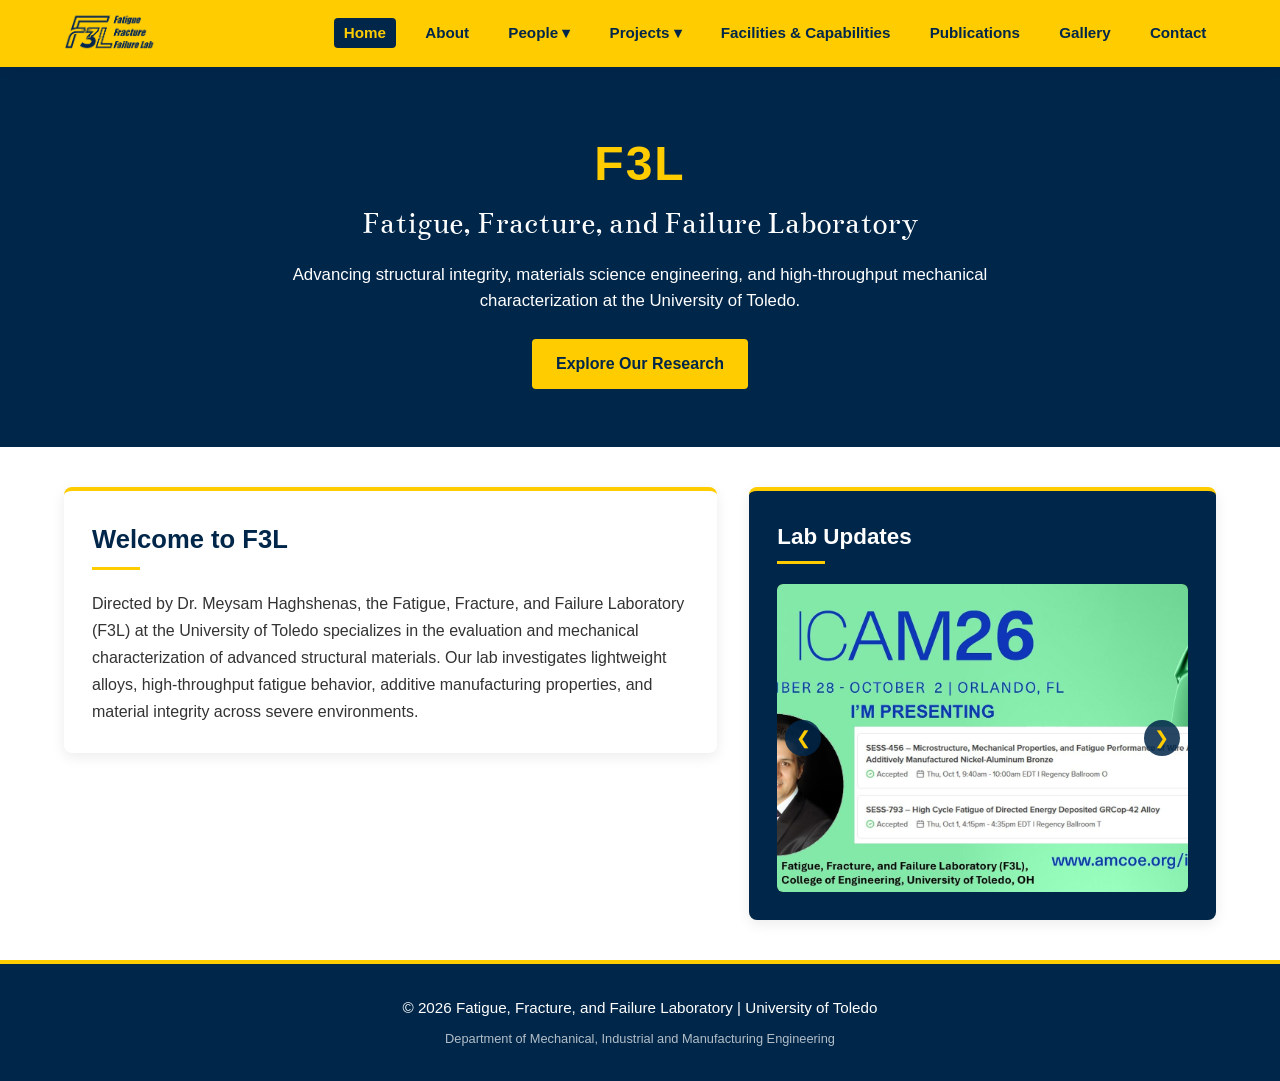
==== commit 0b505c8f: "gallery" ====
--- a/index.html
+++ b/index.html
@@ -39,6 +39,7 @@
                     </li>
                     <li><a href="facilities&capabilities.html">Facilities & Capabilities</a></li>
                     <li><a href="publications.html">Publications</a></li>
+                    <li><a href="gallery.html">Gallery</a></li>
                     <li><a href="contact.html">Contact</a></li>
                 </ul>
             </nav>
--- a/css/styles.css
+++ b/css/styles.css
@@ -690,7 +690,374 @@
     font-size: 0.95rem;
     color: #4a5568;
 }
-
+/* --- Sponsor Logo Button & Header Formatting --- */
+.archive-sponsor-btn {
+    display: flex;
+    justify-content: space-between;
+    align-items: center;
+    padding: 0.6rem 0.85rem;
+    gap: 0.75rem;
+    min-height: 52px;
+}
+
+.sponsor-btn-brand {
+    display: flex;
+    align-items: center;
+    gap: 0.5rem;
+    max-width: calc(100% - 35px);
+}
+
+.sponsor-btn-logo {
+    height: 28px;
+    max-width: 130px;
+    object-fit: contain;
+    object-position: left center;
+    filter: drop-shadow(0 1px 1px rgba(0, 0, 0, 0.05));
+}
+
+/* Invert or enhance logo visibility when active/pressed */
+.archive-sponsor-btn[aria-pressed="true"] .sponsor-btn-logo {
+    background: #ffffff;
+    padding: 2px 6px;
+    border-radius: 3px;
+}
+
+.archive-header {
+    background: var(--light-bg);
+    border: 1px solid var(--border-color);
+    border-left: 4px solid var(--ut-gold);
+    border-radius: 6px;
+    padding: 1.25rem 1.5rem;
+    margin-bottom: 1.5rem;
+}
+
+.sponsor-header-content {
+    display: flex;
+    align-items: center;
+    gap: 1.5rem;
+}
+
+.sponsor-detail-logo {
+    max-height: 60px;
+    max-width: 160px;
+    object-fit: contain;
+    background: #ffffff;
+    padding: 0.4rem 0.6rem;
+    border-radius: 4px;
+    border: 1px solid var(--border-color);
+}
+/* ================= GALLERY PAGE ================= */
+.gallery-filters {
+    display: flex;
+    flex-wrap: wrap;
+    gap: 0.65rem;
+    margin: 1.75rem 0 2rem;
+}
+
+.filter-btn {
+    padding: 0.55rem 1.15rem;
+    border: 1.5px solid var(--ut-navy, #002855);
+    background: #ffffff;
+    color: var(--ut-navy, #002855);
+    font-weight: 600;
+    font-size: 0.9rem;
+    border-radius: 4px;
+    cursor: pointer;
+    transition: background-color 0.2s ease, color 0.2s ease;
+}
+
+.filter-btn:hover,
+.filter-btn.active {
+    background: var(--ut-navy, #002855);
+    color: #ffffff;
+}
+
+.gallery-grid {
+    display: grid;
+    grid-template-columns: repeat(auto-fill, minmax(290px, 1fr));
+    gap: 1.75rem;
+}
+
+.gallery-item {
+    margin: 0;
+    background: #ffffff;
+    border-radius: 8px;
+    overflow: hidden;
+    box-shadow: 0 4px 14px rgba(0, 0, 0, 0.08);
+    border-top: 4px solid var(--ut-navy, #002855);
+    cursor: pointer;
+    display: flex;
+    flex-direction: column;
+    transition: transform 0.25s ease, box-shadow 0.25s ease;
+}
+
+.gallery-item.is-hidden {
+    display: none;
+}
+
+.gallery-item:hover {
+    transform: translateY(-4px);
+    box-shadow: 0 10px 22px rgba(0, 0, 0, 0.14);
+}
+
+.gallery-item img {
+    width: 100%;
+    height: 220px;
+    object-fit: cover;
+    display: block;
+}
+
+.gallery-item figcaption {
+    padding: 1.15rem 1.25rem 1.35rem;
+    flex: 1;
+}
+
+.gallery-tag {
+    display: inline-block;
+    font-size: 0.72rem;
+    font-weight: 700;
+    text-transform: uppercase;
+    letter-spacing: 0.05em;
+    color: var(--ut-navy, #002855);
+    background: var(--ut-gold, #ffce00);
+    padding: 0.2rem 0.55rem;
+    border-radius: 3px;
+    margin-bottom: 0.55rem;
+}
+
+.gallery-item h3 {
+    color: var(--ut-navy, #002855);
+    font-size: 1.08rem;
+    margin: 0 0 0.4rem;
+}
+
+.gallery-item p {
+    font-size: 0.9rem;
+    line-height: 1.5;
+    margin: 0;
+    color: #444444;
+}
+
+/* Lightbox Modal */
+.lightbox-modal {
+    position: fixed;
+    inset: 0;
+    background: rgba(10, 18, 32, 0.92);
+    display: none;
+    align-items: center;
+    justify-content: center;
+    z-index: 2000;
+    padding: 1.5rem;
+}
+.slideshow-overlay {
+    z-index: 2;
+}
+
+/* Keep faces centered at the top of portrait cards in the grid */
+.gallery-item img {
+    width: 100%;
+    height: 240px;
+    object-fit: cover;
+    object-position: center top;
+    display: block;
+}
+
+.lightbox-modal.open {
+    display: flex;
+}
+
+.lightbox-content {
+    max-width: 920px;
+    width: 100%;
+    text-align: center;
+}
+
+.lightbox-content img {
+    max-height: 72vh;
+    max-width: 100%;
+    border-radius: 6px;
+    box-shadow: 0 8px 30px rgba(0, 0, 0, 0.5);
+}
+
+.lightbox-caption {
+    color: #ffffff;
+    margin-top: 1rem;
+}
+
+.lightbox-caption h3 {
+    color: var(--ut-gold, #ffce00);
+    margin-bottom: 0.3rem;
+}
+
+.lightbox-caption p {
+    font-size: 0.95rem;
+    opacity: 0.9;
+}
+
+.lightbox-close,
+.lightbox-nav {
+    position: fixed;
+    background: rgba(255, 255, 255, 0.12);
+    color: #ffffff;
+    border: none;
+    font-size: 1.75rem;
+    width: 46px;
+    height: 46px;
+    border-radius: 50%;
+    cursor: pointer;
+    transition: background-color 0.2s ease;
+}
+
+.lightbox-close:hover,
+.lightbox-nav:hover {
+    background: var(--ut-gold, #ffce00);
+    color: var(--ut-navy, #002855);
+}
+
+.lightbox-close {
+    top: 1.25rem;
+    right: 1.5rem;
+}
+
+.lightbox-nav.prev {
+    left: 1.25rem;
+    top: 50%;
+    transform: translateY(-50%);
+}
+
+.lightbox-nav.next {
+    right: 1.25rem;
+    top: 50%;
+    transform: translateY(-50%);
+}
+/* ================= AUTOMATIC GALLERY SLIDESHOW ================= */
+.gallery-slideshow {
+    position: relative;
+    margin-top: 1.5rem;
+    background: #0b192c;
+    border-radius: 10px;
+    overflow: hidden;
+    box-shadow: 0 8px 24px rgba(0, 0, 0, 0.16);
+    border-top: 4px solid var(--ut-gold, #ffce00);
+}
+
+.slideshow-stage {
+    position: relative;
+    width: 100%;
+    height: 460px;
+    display: flex;
+    align-items: center;
+    justify-content: center;
+    background: #081220;
+    overflow: hidden;
+}
+/* Blurred ambient fill behind vertical/square images */
+.slideshow-stage::before {
+    content: "";
+    position: absolute;
+    inset: -20px;
+    background-image: var(--slide-bg);
+    background-size: cover;
+    background-position: center;
+    filter: blur(22px) brightness(0.45);
+    z-index: 0;
+}
+.slideshow-stage img {
+    position: relative;
+    z-index: 1;
+    width: 100%;
+    height: 100%;
+    object-fit: contain;
+    transition: opacity 0.25s ease;
+}
+
+.slideshow-overlay {
+    position: absolute;
+    left: 0;
+    right: 0;
+    bottom: 0;
+    padding: 2.25rem 1.75rem 1.35rem;
+    background: linear-gradient(to top, rgba(6, 15, 29, 0.94) 15%, rgba(6, 15, 29, 0) 100%);
+    color: #ffffff;
+}
+
+.slideshow-overlay h3 {
+    color: #ffffff;
+    font-size: 1.3rem;
+    margin: 0.2rem 0 0.35rem;
+}
+
+.slideshow-overlay p {
+    color: rgba(255, 255, 255, 0.88);
+    font-size: 0.95rem;
+    margin: 0;
+    max-width: 760px;
+}
+
+.auto-slide-btn {
+    position: absolute;
+    top: 50%;
+    transform: translateY(-50%);
+    background: rgba(0, 40, 85, 0.78);
+    color: #ffffff;
+    border: 1px solid rgba(255, 255, 255, 0.25);
+    width: 44px;
+    height: 44px;
+    border-radius: 50%;
+    font-size: 1.25rem;
+    cursor: pointer;
+    z-index: 10;
+    transition: background-color 0.2s ease, color 0.2s ease;
+}
+
+.auto-slide-btn:hover {
+    background: var(--ut-gold, #ffce00);
+    color: var(--ut-navy, #002855);
+}
+
+.auto-slide-btn.prev { left: 1rem; }
+.auto-slide-btn.next { right: 1rem; }
+
+.slideshow-toolbar {
+    display: flex;
+    justify-content: space-between;
+    align-items: center;
+    padding: 0.65rem 1.25rem;
+    background: var(--ut-navy, #002855);
+    color: #ffffff;
+    font-size: 0.88rem;
+    font-weight: 600;
+}
+
+.slideshow-toggle-btn {
+    background: transparent;
+    color: var(--ut-gold, #ffce00);
+    border: 1px solid var(--ut-gold, #ffce00);
+    padding: 0.25rem 0.85rem;
+    border-radius: 4px;
+    font-weight: 600;
+    font-size: 0.82rem;
+    cursor: pointer;
+    transition: background-color 0.2s ease, color 0.2s ease;
+}
+
+.slideshow-toggle-btn:hover {
+    background: var(--ut-gold, #ffce00);
+    color: var(--ut-navy, #002855);
+}
+
+@media (max-width: 768px) {
+    .slideshow-stage {
+        height: 320px;
+    }
+}
+@media (max-width: 600px) {
+    .sponsor-header-content {
+        flex-direction: column;
+        align-items: flex-start;
+        gap: 0.75rem;
+    }
+}
 /* --- Contact & Publications Layouts --- */
 .contact-layout {
     display: grid;
@@ -767,22 +1134,40 @@
 }
 
 /* --- Responsive Breakpoints --- */
+
 @media (max-width: 900px) {
-    .main-layout-container,
+     .main-layout-container,
     .archive-container,
     .contact-layout {
         grid-template-columns: 1fr;
     }
-}
-
-@media (max-width: 600px) {
+    /* Stack the logo and navigation vertically */
+    .nav-container {
+        flex-direction: column;
+        align-items: center;
+        gap: 0.75rem;
+        padding: 0.75rem 1rem;
+    }
+
+    /* Center and wrap nav links beneath the logo */
     nav ul {
-        gap: 0.5rem;
+        flex-wrap: wrap;
+        justify-content: center;
+        gap: 0.4rem 0.6rem;
     }
+
     nav a {
         font-size: 0.85rem;
-        padding: 0.3rem 0.4rem;
+        padding: 0.35rem 0.5rem;
     }
+
+    /* Position dropdown menu correctly when items wrap */
+    .dropdown-menu {
+        position: static;
+        width: 100%;
+        margin-top: 0.25rem;
+    }
+
     .capabilities-list {
         columns: 1;
     }
